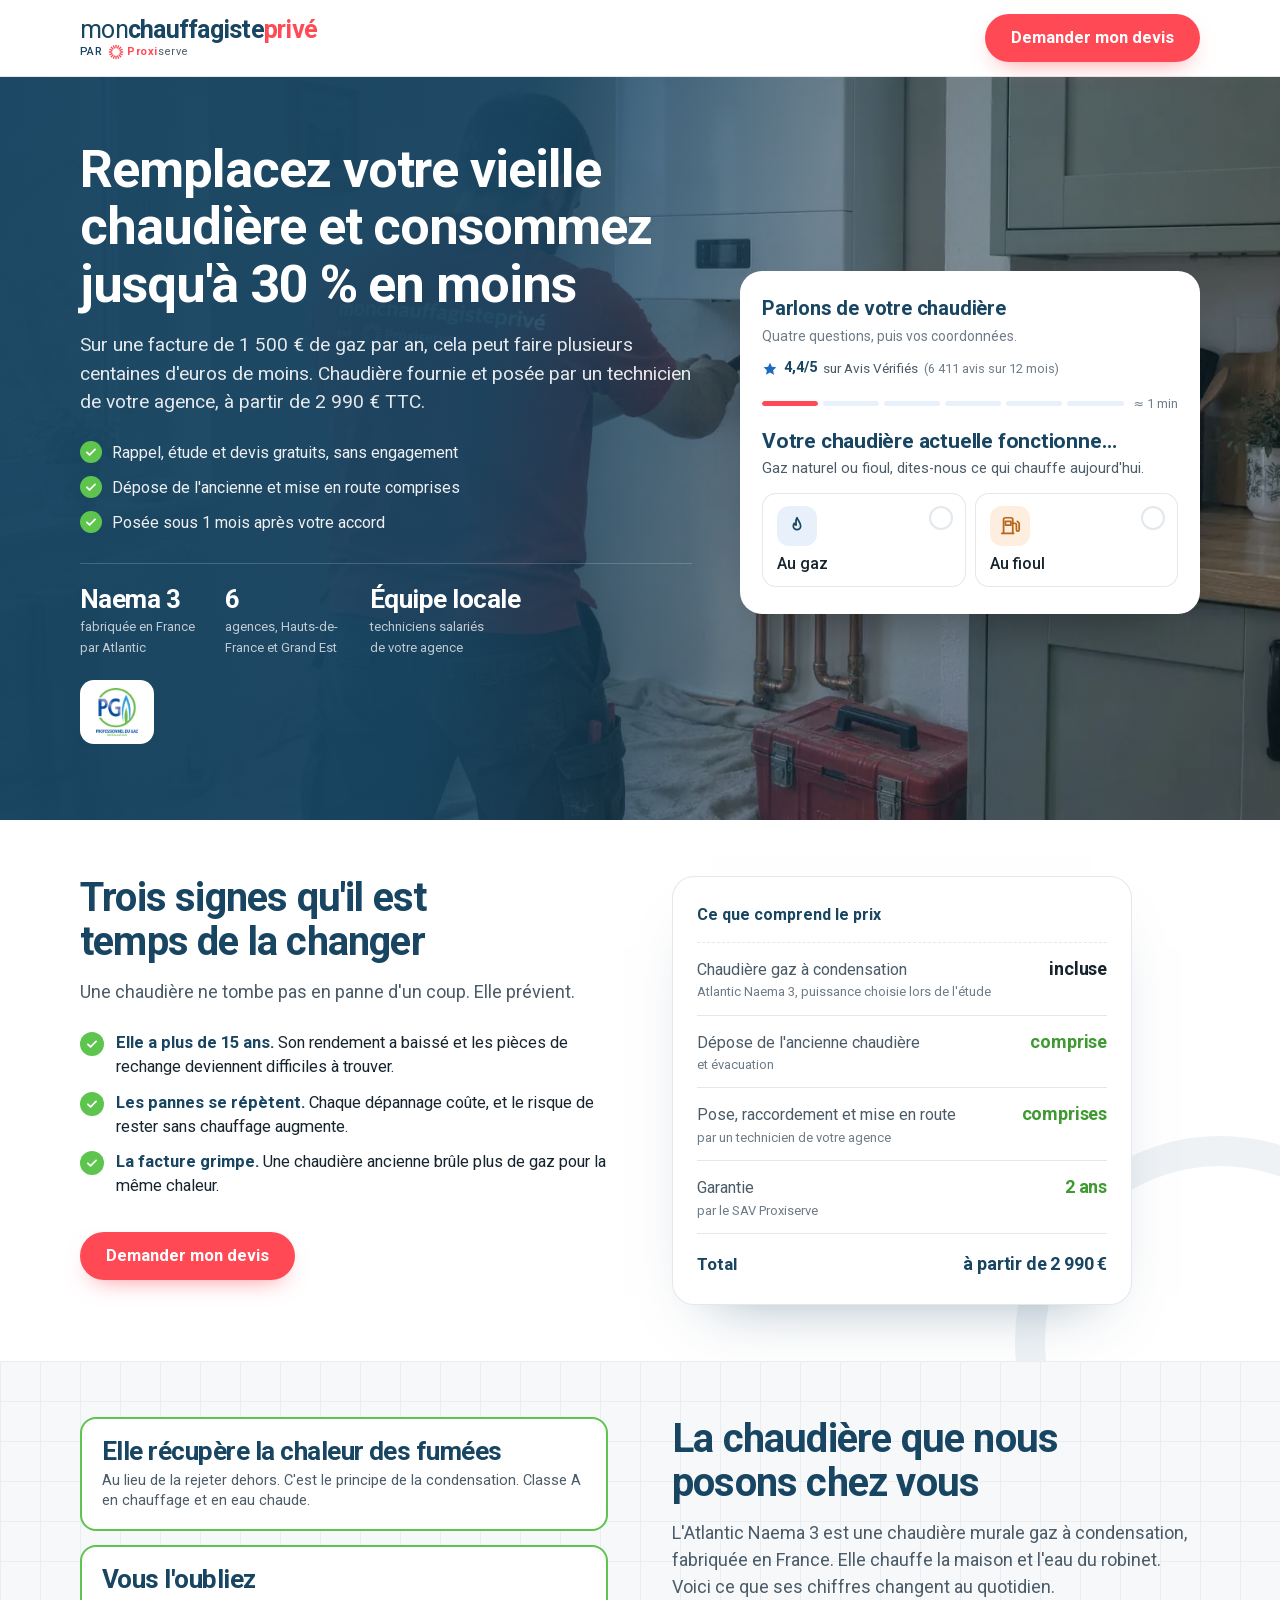
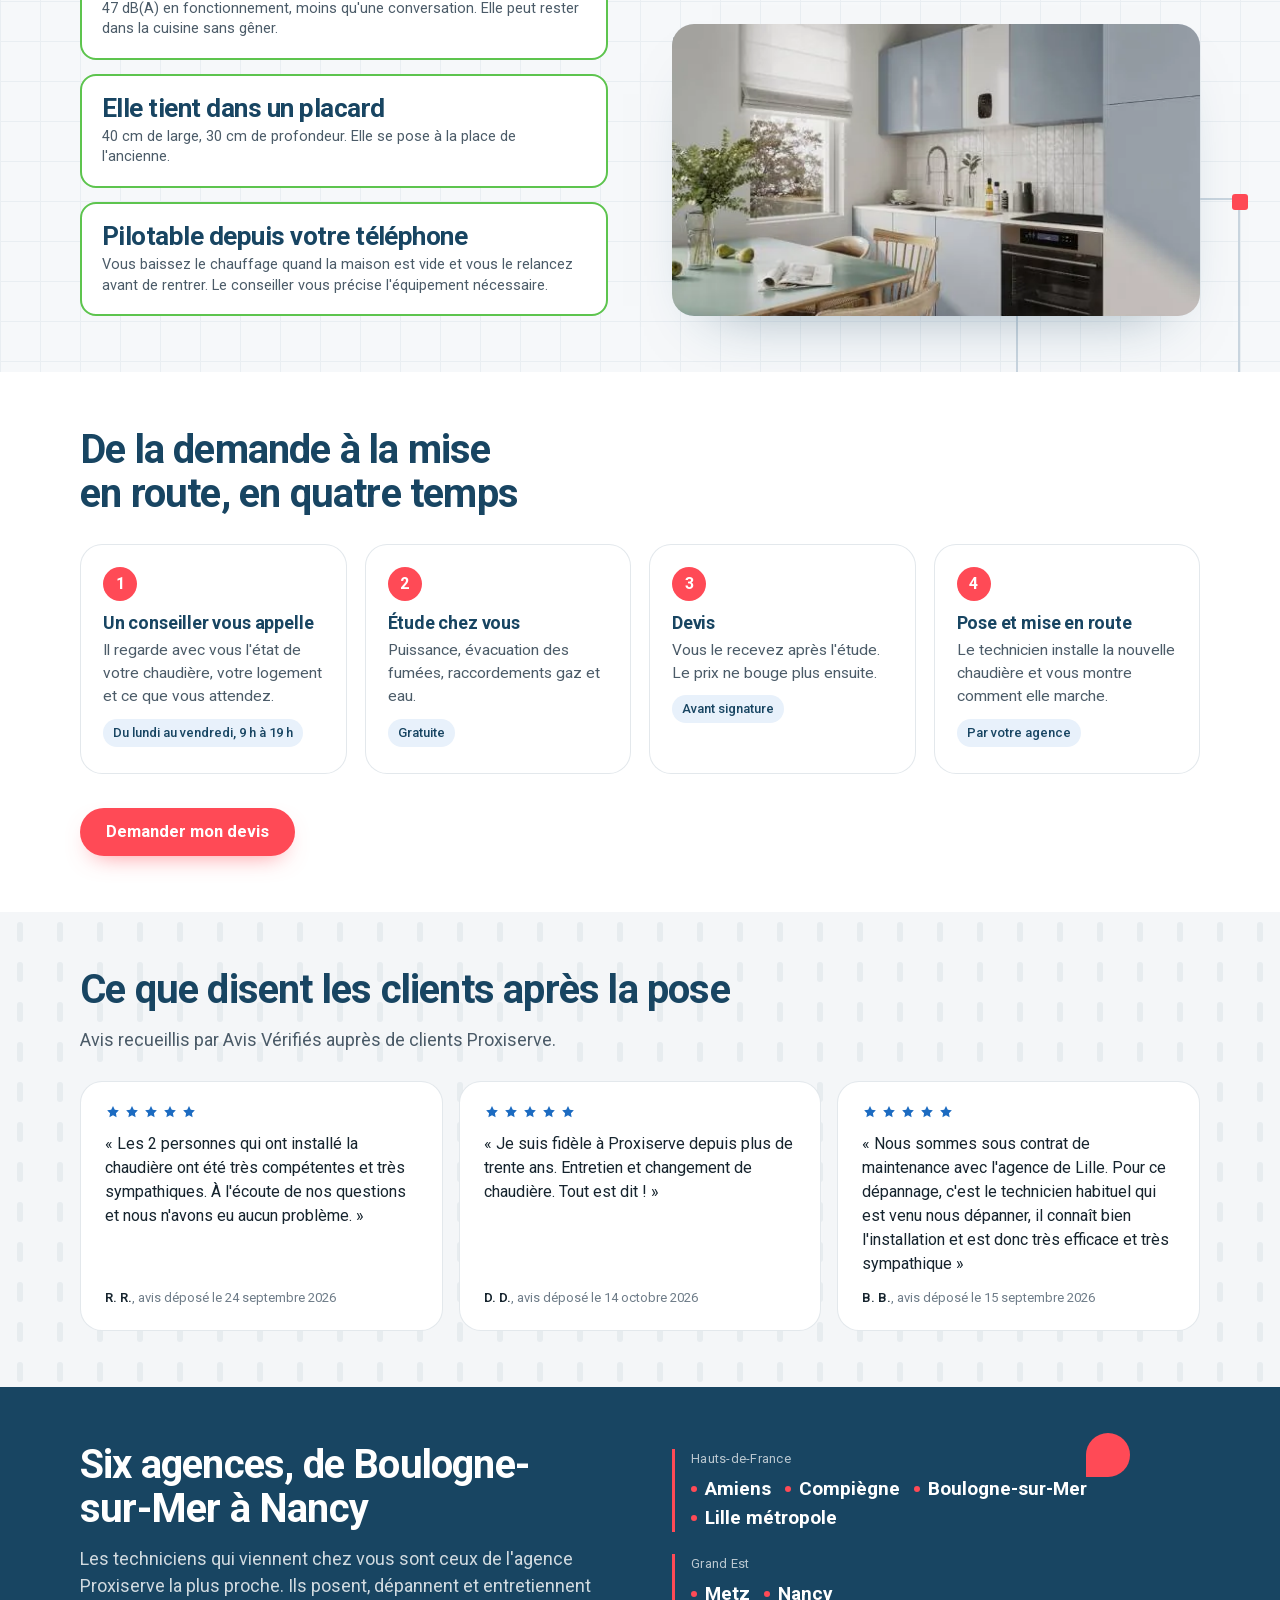
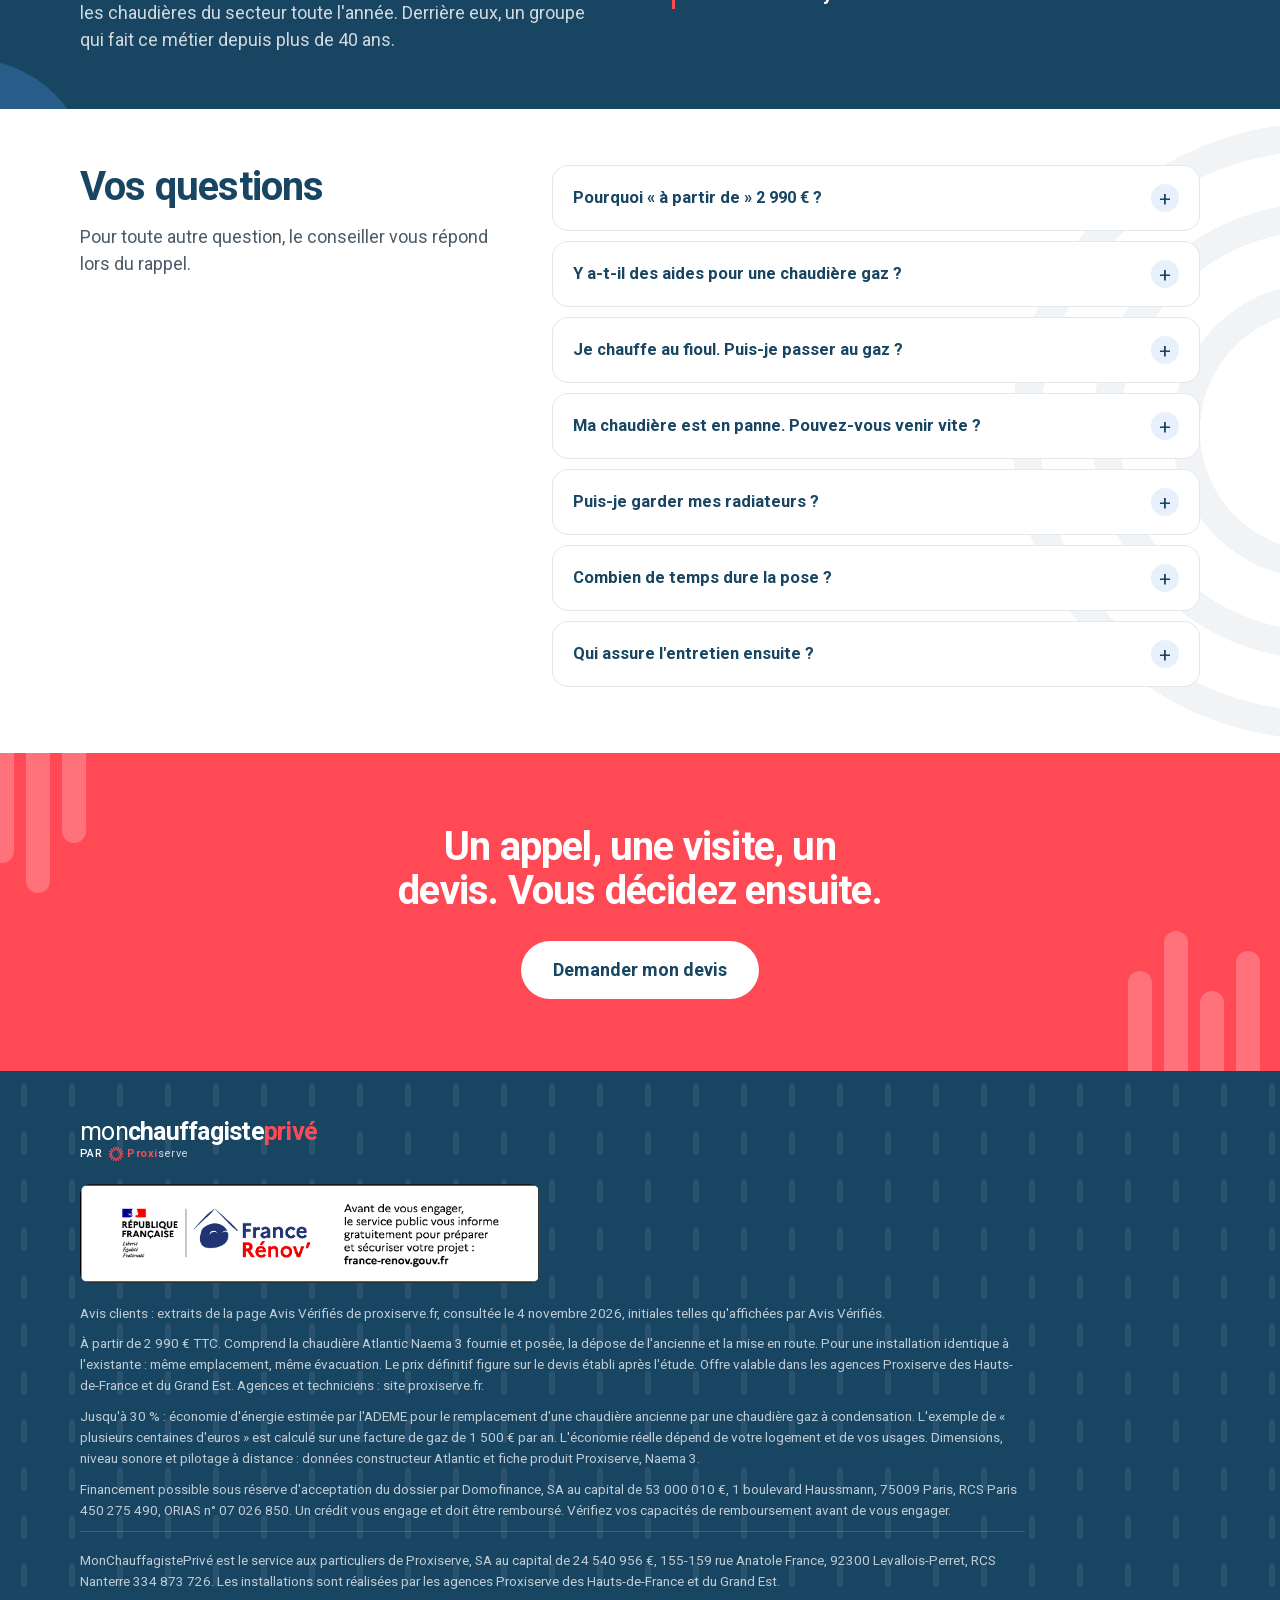
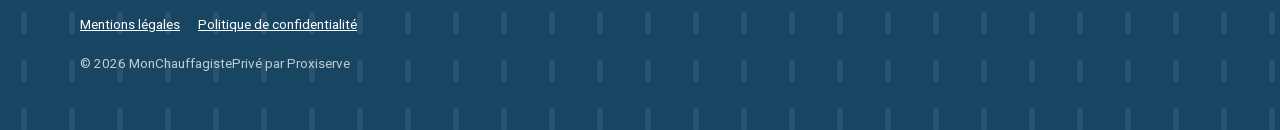
==== chaudiere-gaz/index.html @ af6b1b3b "Simulateur : question « surface » retirée, formulaire en 6 étapes Co-Authored-By: Claude Opus 5.5 <n" ====
<!DOCTYPE html>
<html lang="fr">
<head>
<meta charset="utf-8">
<meta name="viewport" content="width=device-width, initial-scale=1, viewport-fit=cover">
<title>Remplacez votre vieille chaudière gaz, jusqu'à 30 % en moins | MonChauffagistePrivé par Proxiserve</title>
<meta name="description" content="Remplacez votre vieille chaudière gaz par une Atlantic Naema 3 à condensation : jusqu'à 30 % de gaz en moins selon l'ADEME, fournie et posée à partir de 2 990 €, sous 1 mois après le devis. Devis gratuit dans les Hauts-de-France et le Grand Est.">
<meta name="robots" content="noindex, nofollow">
<meta name="theme-color" content="#184562">
<link rel="icon" href="../img/favicon.svg" type="image/svg+xml">
<link rel="preload" as="font" type="font/woff2" href="../fonts/roboto-var.woff2" crossorigin>
<link rel="preload" as="image" href="../img/hero-chaudiere-1600.webp" type="image/webp" fetchpriority="high">
<link rel="stylesheet" href="../assets/style.css?v=202611270928">
<!-- IwlCMP : consent defaults (doit précéder GTM). data-site-id à créer pour ce site. -->
<script>
window.dataLayer=window.dataLayer||[];function gtag(){dataLayer.push(arguments);}
gtag('consent','default',{ad_storage:'denied',ad_user_data:'denied',ad_personalization:'denied',analytics_storage:'denied',functionality_storage:'denied',personalization_storage:'denied',security_storage:'granted',wait_for_update:500});
gtag('set','url_passthrough',true);gtag('set','ads_data_redaction',true);
</script>
<script src="https://cmp.iwantlead.fr/cmp/v1/cmp.js" data-site-id="r6dadsb7"></script>
<!-- Google Tag Manager -->
<script>(function(w,d,s,l,i){w[l]=w[l]||[];w[l].push({'gtm.start':new Date().getTime(),event:'gtm.js'});var f=d.getElementsByTagName(s)[0],j=d.createElement(s),dl=l!='dataLayer'?'&l='+l:'';j.async=true;j.src='https://www.googletagmanager.com/gtm.js?id='+i+dl;f.parentNode.insertBefore(j,f);})(window,document,'script','dataLayer','GTM-NTSQ5FQP');</script>
<!-- End Google Tag Manager -->
<script>document.documentElement.className+=' js';</script>
<script src="../assets/config.js?v=202611270928"></script>
<script>
/* Priorité du lead, transmise avec le payload (chaud / tiède / froid). */
window.MCP_PRIORITE = function(r){
  if (r.statut === 'Propriétaire' && (r.etat === 'En panne' || r.etat === 'Fonctionne mal')) return 'chaud';
  return 'tiède';
};
</script>
</head>
<body>
<noscript><iframe src="https://www.googletagmanager.com/ns.html?id=GTM-NTSQ5FQP" height="0" width="0" style="display:none;visibility:hidden"></iframe></noscript>

<header class="top">
  <div class="wrap">
    <a class="brand" href="#top" aria-label="MonChauffagistePrivé par Proxiserve">
      <span class="brand__name">mon<b>chauffagiste</b><em>privé</em></span>
      <span class="brand__by">PAR <svg class="sun"><use href="../assets/icons.svg#i-sun"/></svg><b>Proxi</b><span>serve</span></span>
    </a>
    <div class="top__right">
      <a class="top__tel" href="#devis" data-tel="header" data-tel-fallback="Être rappelé"><svg class="ico"><use href="../assets/icons.svg#i-phone"/></svg><span><b data-tel-num>Être rappelé</b><span data-tel-sub>Un conseiller vous rappelle</span></span></a>
      <a class="btn btn--red" href="#devis" data-go="header"><span class="lg">Demander mon devis</span><span class="sm">Mon devis</span></a>
    </div>
  </div>
</header>

<main id="top">
<section class="hero hero--photo">
  <div class="hero__bg" aria-hidden="true"><picture><source type="image/webp" sizes="100vw" srcset="../img/hero-chaudiere-1600.webp 1600w, ../img/hero-chaudiere-1000.webp 1000w, ../img/hero-chaudiere-640.webp 640w"><img src="../img/hero-chaudiere-1600.jpg" alt="" fetchpriority="high" decoding="async"></picture></div>
  <div class="wrap hero__inner">
    <div class="hero__copy">
      <h1 class="ent e1">Remplacez votre vieille chaudière et consommez <em>jusqu'à 30&nbsp;% en moins</em></h1>
      <p class="hero__lead ent e2">Sur une facture de 1&nbsp;500&nbsp;€ de gaz par an, cela peut faire plusieurs centaines d'euros de moins. Chaudière fournie et posée par un technicien de votre agence, à partir de 2&nbsp;990&nbsp;€ TTC.</p>
      <ul class="hero__ticks ent e3">
        <li><svg class="ico"><use href="../assets/icons.svg#i-check"/></svg><span>Rappel, étude et devis gratuits, sans engagement</span></li>
        <li><svg class="ico"><use href="../assets/icons.svg#i-check"/></svg><span>Dépose de l'ancienne et mise en route comprises</span></li>
        <li><svg class="ico"><use href="../assets/icons.svg#i-check"/></svg><span>Posée sous 1&nbsp;mois après votre accord</span></li>
      </ul>
      <div class="hero__stats ent e4">
        <div><b>Naema&nbsp;3</b><span>fabriquée en France par Atlantic</span></div>
        <div><b>6</b><span>agences, Hauts-de-France et Grand Est</span></div>
        <div><b>Équipe locale</b><span>techniciens salariés de votre agence</span></div>
      </div>
      <div class="labels ent e4" aria-label="Certifications">
        <span><img src="../img/label-pg.png" alt="Professionnel du Gaz, installation" width="104" height="120" loading="lazy"></span>
      </div>
    </div>

    <div class="quiz ent e5" id="devis">
      <p class="quiz__title">Parlons de votre chaudière</p>
      <p class="quiz__sub">Quatre questions, puis vos coordonnées.</p>
      <a class="quiz__avis" href="https://www.avis-verifies.com/avis-clients/proxiserve.fr" target="_blank" rel="noopener" aria-label="Proxiserve : note 4,4 sur 5 sur Avis Vérifiés, ouvre la page des avis"><svg viewBox="0 0 24 24" aria-hidden="true"><path d="M12 2.5l2.9 6 6.6.9-4.8 4.6 1.2 6.5L12 17.4l-5.9 3.1 1.2-6.5L2.5 9.4l6.6-.9z"/></svg><b>4,4/5</b> sur Avis Vérifiés<span>6&nbsp;411 avis sur 12 mois</span></a>
      <div class="quiz__bar">
        <button type="button" class="qbtn" id="q-back" aria-label="Question précédente" hidden><svg class="ico"><use href="../assets/icons.svg#i-chev-l"/></svg></button>
        <div class="segs" id="q-segs" aria-hidden="true"><i class="on"></i><i></i><i></i><i></i><i></i><i></i></div>
        <span class="quiz__count" id="q-count">≈ 1 min</span>
        <span class="sr" id="q-progres" aria-live="polite">Étape 1 sur 6</span>
      </div>

      <form id="q-form" novalidate data-source="LP Chaudière gaz" data-thematique="chaudiere_gaz">
        <div class="quiz__viewport" id="q-view">

          <fieldset class="step is-active" data-step="chaudiere">
            <legend class="step__q" tabindex="-1">Votre chaudière actuelle fonctionne&hellip;</legend>
            <p class="step__hint">Gaz naturel ou fioul, dites-nous ce qui chauffe aujourd'hui.</p>
            <div class="opts opts--2">
              <label class="opt"><input type="radio" name="chaudiere" value="Gaz"><span class="opt__ico c-sky"><svg class="ico"><use href="../assets/icons.svg#i-flame"/></svg></span><span class="opt__txt">Au gaz</span><span class="opt__radio"><svg viewBox="0 0 24 24"><path d="M5 12.5l4.5 4.5L19 7.5"/></svg></span></label>
              <label class="opt"><input type="radio" name="chaudiere" value="Fioul"><span class="opt__ico c-orange"><svg class="ico"><use href="../assets/icons.svg#i-fuel"/></svg></span><span class="opt__txt">Au fioul</span><span class="opt__radio"><svg viewBox="0 0 24 24"><path d="M5 12.5l4.5 4.5L19 7.5"/></svg></span></label>
            </div>
          </fieldset>

          <fieldset class="step" data-step="age">
            <legend class="step__q" tabindex="-1">Elle a&hellip;</legend>
            <p class="step__hint">Une estimation suffit.</p>
            <div class="opts">
              <label class="opt"><input type="radio" name="age" value="Moins de 10 ans"><span class="opt__txt">Moins de 10 ans</span><span class="opt__radio"><svg viewBox="0 0 24 24"><path d="M5 12.5l4.5 4.5L19 7.5"/></svg></span></label>
              <label class="opt"><input type="radio" name="age" value="10 à 15 ans"><span class="opt__txt">Entre 10 et 15 ans</span><span class="opt__radio"><svg viewBox="0 0 24 24"><path d="M5 12.5l4.5 4.5L19 7.5"/></svg></span></label>
              <label class="opt"><input type="radio" name="age" value="Plus de 15 ans"><span class="opt__txt">Plus de 15 ans</span><span class="opt__radio"><svg viewBox="0 0 24 24"><path d="M5 12.5l4.5 4.5L19 7.5"/></svg></span></label>
              <label class="opt"><input type="radio" name="age" value="Je ne sais pas"><span class="opt__txt">Je ne sais pas</span><span class="opt__radio"><svg viewBox="0 0 24 24"><path d="M5 12.5l4.5 4.5L19 7.5"/></svg></span></label>
            </div>
          </fieldset>

          <fieldset class="step" data-step="etat">
            <legend class="step__q" tabindex="-1">Comment va-t-elle aujourd'hui&nbsp;?</legend>
            <p class="step__hint">Si elle est en panne, on vous rappelle en premier.</p>
            <div class="opts">
              <label class="opt"><input type="radio" name="etat" value="En panne"><span class="opt__ico c-red"><svg class="ico"><use href="../assets/icons.svg#i-warn"/></svg></span><span class="opt__txt">En panne<small>plus de chauffage ou d'eau chaude</small></span><span class="opt__radio"><svg viewBox="0 0 24 24"><path d="M5 12.5l4.5 4.5L19 7.5"/></svg></span></label>
              <label class="opt"><input type="radio" name="etat" value="Fonctionne mal"><span class="opt__ico c-orange"><svg class="ico"><use href="../assets/icons.svg#i-wrench"/></svg></span><span class="opt__txt">Elle fonctionne, mais mal<small>pannes répétées, bruit, facture en hausse</small></span><span class="opt__radio"><svg viewBox="0 0 24 24"><path d="M5 12.5l4.5 4.5L19 7.5"/></svg></span></label>
              <label class="opt"><input type="radio" name="etat" value="Fonctionne"><span class="opt__ico c-green"><svg class="ico"><use href="../assets/icons.svg#i-check"/></svg></span><span class="opt__txt">Elle fonctionne<small>je prépare son remplacement</small></span><span class="opt__radio"><svg viewBox="0 0 24 24"><path d="M5 12.5l4.5 4.5L19 7.5"/></svg></span></label>
            </div>
          </fieldset>

          <fieldset class="step" data-step="statut">
            <legend class="step__q" tabindex="-1">Vous êtes&hellip;</legend>
            <p class="step__hint">Nous installons chez les propriétaires.</p>
            <div class="opts">
              <label class="opt"><input type="radio" name="statut" value="Propriétaire"><span class="opt__ico c-sky"><svg class="ico"><use href="../assets/icons.svg#i-home"/></svg></span><span class="opt__txt">Propriétaire<small>de mon logement</small></span><span class="opt__radio"><svg viewBox="0 0 24 24"><path d="M5 12.5l4.5 4.5L19 7.5"/></svg></span></label>
              <label class="opt"><input type="radio" name="statut" value="Locataire" data-bloque="locataire"><span class="opt__ico c-mist"><svg class="ico"><use href="../assets/icons.svg#i-key"/></svg></span><span class="opt__txt">Locataire</span><span class="opt__radio"><svg viewBox="0 0 24 24"><path d="M5 12.5l4.5 4.5L19 7.5"/></svg></span></label>
            </div>
          </fieldset>

          <fieldset class="step" data-step="code_postal" data-kind="cp">
            <legend class="step__q" tabindex="-1">Où se trouve votre logement&nbsp;?</legend>
            <p class="step__hint">L'adresse sert à rattacher votre demande à l'agence Proxiserve la plus proche.</p>
            <div class="group">
              <div class="field"><label for="f-adresse">Adresse</label><input id="f-adresse" name="adresse" type="text" autocomplete="street-address" placeholder="12 rue de la Gare"></div>
              <div class="field"><label for="f-cp">Code postal</label><input id="f-cp" name="code_postal" type="text" inputmode="numeric" autocomplete="postal-code" maxlength="5" placeholder="59000" pattern="[0-9]{5}"></div>
            </div>
            <div class="chips" id="q-communes" role="group" aria-label="Choisissez votre commune"></div>
            <p class="note" id="q-cp-note" aria-live="polite"></p>
            <div class="step__actions"><button type="button" class="btn btn--navy" data-next>Continuer</button></div>
          </fieldset>

          <fieldset class="step" data-step="identite" data-kind="identite">
            <legend class="step__q" tabindex="-1">Qui doit-on rappeler&nbsp;?</legend>
            <p class="step__secu"><svg class="ico"><use href="../assets/icons.svg#i-shield"/></svg>Vos coordonnées servent seulement au rappel pour votre projet.</p>
            <div class="group group--2">
              <div class="field"><label for="f-prenom">Prénom</label><input id="f-prenom" name="prenom" type="text" autocomplete="given-name" autocapitalize="words" placeholder="Camille"></div>
              <div class="field"><label for="f-nom">Nom</label><input id="f-nom" name="nom" type="text" autocomplete="family-name" autocapitalize="words" placeholder="Martin"></div>
              <div class="field"><label for="f-email">Email</label><input id="f-email" name="email" type="email" inputmode="email" autocomplete="email" autocapitalize="off" spellcheck="false" placeholder="camille.martin@gmail.com"></div>
              <div class="field"><label for="f-tel">Téléphone</label><div class="tel"><span class="cc">+33</span><input id="f-tel" name="telephone" type="tel" inputmode="tel" autocomplete="tel-national" placeholder="06 12 34 56 78" maxlength="14"></div></div>
            </div>
            <label class="consent" id="q-consent-box">
              <span class="switch"><input type="checkbox" id="f-consent" name="consentement" value="oui"><span></span></span>
              <p id="q-consent-text">J'accepte d'être recontacté par téléphone, SMS ou email par Proxiserve et Nexa Consulting pour mon projet de remplacement de chaudière.</p>
            </label>
            <p class="note" id="q-id-note" aria-live="polite"></p>
            <div class="step__actions"><button type="submit" class="btn btn--red btn--lg" id="q-send">Être rappelé pour mon devis</button></div>
          </fieldset>

        </div>
        <input class="hp" type="text" name="site_web" id="f-hp" tabindex="-1" autocomplete="off" aria-hidden="true">
      </form>
    </div>
  </div>
</section>

<section class="sec sec--thermo" id="offre">
  <svg class="deco--thermo" viewBox="0 0 440 440" fill="none" aria-hidden="true"><circle class="piste" cx="220" cy="220" r="190" stroke-width="30"/><circle class="chaleur" cx="220" cy="220" r="190" stroke-width="30" stroke-linecap="round" stroke-dasharray="90 1194"/></svg>
  <div class="wrap split">
    <div class="sec__head">
      <h2>Trois signes qu'il est temps de la changer</h2>
      <p>Une chaudière ne tombe pas en panne d'un coup. Elle prévient.</p>
      <ul class="ticks" style="margin-top:26px">
        <li><svg class="ico"><use href="../assets/icons.svg#i-check"/></svg><span><b>Elle a plus de 15 ans.</b> Son rendement a baissé et les pièces de rechange deviennent difficiles à trouver.</span></li>
        <li><svg class="ico"><use href="../assets/icons.svg#i-check"/></svg><span><b>Les pannes se répètent.</b> Chaque dépannage coûte, et le risque de rester sans chauffage augmente.</span></li>
        <li><svg class="ico"><use href="../assets/icons.svg#i-check"/></svg><span><b>La facture grimpe.</b> Une chaudière ancienne brûle plus de gaz pour la même chaleur.</span></li>
      </ul>
      <div class="cta-line"><a class="btn btn--red" href="#devis" data-go="offre">Demander mon devis</a></div>
    </div>
    <div class="devis" aria-label="Ce que comprend le prix">
      <div class="devis__head"><b>Ce que comprend le prix</b></div>
      <div class="devis__row"><span>Chaudière gaz à condensation<small>Atlantic Naema 3, puissance choisie lors de l'étude</small></span><b>incluse</b></div>
      <div class="devis__row"><span>Dépose de l'ancienne chaudière<small>et évacuation</small></span><b class="ok">comprise</b></div>
      <div class="devis__row"><span>Pose, raccordement et mise en route<small>par un technicien de votre agence</small></span><b class="ok">comprises</b></div>
      <div class="devis__row"><span>Garantie<small>par le SAV Proxiserve</small></span><b class="ok">2 ans</b></div>
      <div class="devis__total"><span>Total</span><b>à partir de 2&nbsp;990&nbsp;€</b></div>
    </div>
  </div>
</section>

<section class="sec sec--grid" id="materiel">
  <div class="wrap split split--rev">
    <div class="sec__head">
      <h2>La chaudière que nous posons chez vous</h2>
      <p>L'Atlantic Naema&nbsp;3 est une chaudière murale gaz à condensation, fabriquée en France. Elle chauffe la maison et l'eau du robinet. Voici ce que ses chiffres changent au quotidien.</p>
      <figure class="photo photo--landscape photo--marge" style="margin:0"><picture><source type="image/webp" srcset="../img/naema-3-540.webp"><img src="../img/naema-3-540.jpg" alt="Chaudière Atlantic Naema 3 installée dans une cuisine, entre les meubles hauts" loading="lazy" decoding="async" width="540" height="410"></picture><figcaption>La Naema&nbsp;3 dans une cuisine. Photo Proxiserve.</figcaption></figure>
    </div>
    <div class="spec">
      <div><b>Elle récupère la chaleur des fumées</b><span>Au lieu de la rejeter dehors. C'est le principe de la condensation. Classe A en chauffage et en eau chaude.</span></div>
      <div><b>Vous l'oubliez</b><span>47&nbsp;dB(A) en fonctionnement, moins qu'une conversation. Elle peut rester dans la cuisine sans gêner.</span></div>
      <div><b>Elle tient dans un placard</b><span>40&nbsp;cm de large, 30&nbsp;cm de profondeur. Elle se pose à la place de l'ancienne.</span></div>
      <div><b>Pilotable depuis votre téléphone</b><span>Vous baissez le chauffage quand la maison est vide et vous le relancez avant de rentrer. Le conseiller vous précise l'équipement nécessaire.</span></div>
    </div>
  </div>
</section>

<section class="sec sec--thermo" id="etapes">
  <div class="wrap">
    <div class="sec__head">
      <h2>De la demande à la mise en route, en quatre temps</h2>
      </div>
    <ol class="steps">
      <li><h3>Un conseiller vous appelle</h3><p>Il regarde avec vous l'état de votre chaudière, votre logement et ce que vous attendez.</p><span class="dur">Du lundi au vendredi, 9 h à 19 h</span></li>
      <li><h3>Étude chez vous</h3><p>Puissance, évacuation des fumées, raccordements gaz et eau.</p><span class="dur">Gratuite</span></li>
      <li><h3>Devis</h3><p>Vous le recevez après l'étude. Le prix ne bouge plus ensuite.</p><span class="dur">Avant signature</span></li>
      <li><h3>Pose et mise en route</h3><p>Le technicien installe la nouvelle chaudière et vous montre comment elle marche.</p><span class="dur">Par votre agence</span></li>
    </ol>
    <div class="cta-line"><a class="btn btn--red" href="#devis" data-go="etapes">Demander mon devis</a></div>
  </div>
</section>

<section class="sec sec--dots" id="temoignages">
  <div class="wrap">
    <div class="sec__head">
      <h2>Ce que disent les clients après la pose</h2>
      <p>Avis recueillis par Avis Vérifiés auprès de clients Proxiserve.</p>
    </div>
    <div class="temoins">
      <article class="temoin">
        <div class="temoin__stars" aria-label="5 étoiles sur 5"><svg class="ico"><use href="../assets/icons.svg#i-star"/></svg><svg class="ico"><use href="../assets/icons.svg#i-star"/></svg><svg class="ico"><use href="../assets/icons.svg#i-star"/></svg><svg class="ico"><use href="../assets/icons.svg#i-star"/></svg><svg class="ico"><use href="../assets/icons.svg#i-star"/></svg></div>
        <blockquote>«&nbsp;Les 2 personnes qui ont installé la chaudière ont été très compétentes et très sympathiques. À l'écoute de nos questions et nous n'avons eu aucun problème.&nbsp;»</blockquote>
        <footer><b>R. R.</b>, avis déposé le 24 septembre 2026</footer>
      </article>
      <article class="temoin">
        <div class="temoin__stars" aria-label="5 étoiles sur 5"><svg class="ico"><use href="../assets/icons.svg#i-star"/></svg><svg class="ico"><use href="../assets/icons.svg#i-star"/></svg><svg class="ico"><use href="../assets/icons.svg#i-star"/></svg><svg class="ico"><use href="../assets/icons.svg#i-star"/></svg><svg class="ico"><use href="../assets/icons.svg#i-star"/></svg></div>
        <blockquote>«&nbsp;Je suis fidèle à Proxiserve depuis plus de trente ans. Entretien et changement de chaudière. Tout est dit&nbsp;!&nbsp;»</blockquote>
        <footer><b>D. D.</b>, avis déposé le 14 octobre 2026</footer>
      </article>
      <article class="temoin">
        <div class="temoin__stars" aria-label="5 étoiles sur 5"><svg class="ico"><use href="../assets/icons.svg#i-star"/></svg><svg class="ico"><use href="../assets/icons.svg#i-star"/></svg><svg class="ico"><use href="../assets/icons.svg#i-star"/></svg><svg class="ico"><use href="../assets/icons.svg#i-star"/></svg><svg class="ico"><use href="../assets/icons.svg#i-star"/></svg></div>
        <blockquote>«&nbsp;Nous sommes sous contrat de maintenance avec l'agence de Lille. Pour ce dépannage, c'est le technicien habituel qui est venu nous dépanner, il connaît bien l'installation et est donc très efficace et très sympathique&nbsp;»</blockquote>
        <footer><b>B. B.</b>, avis déposé le 15 septembre 2026</footer>
      </article>
    </div>
  </div>
</section>

<section class="sec sec--navy sec--blocs" id="proxiserve">
  <div class="wrap split">
    <div class="sec__head">
      <h2>Six agences, de Boulogne-sur-Mer à Nancy</h2>
      <p>Les techniciens qui viennent chez vous sont ceux de l'agence Proxiserve la plus proche. Ils posent, dépannent et entretiennent les chaudières du secteur toute l'année. Derrière eux, un groupe qui fait ce métier depuis plus de 40&nbsp;ans.</p>
    </div>
    <div class="agences agences--col">
      <div class="agences__region"><span>Hauts-de-France</span><ul><li>Amiens</li><li>Compiègne</li><li>Boulogne-sur-Mer</li><li>Lille métropole</li></ul></div>
      <div class="agences__region"><span>Grand Est</span><ul><li>Metz</li><li>Nancy</li></ul></div>
    </div>
  </div>
</section>

<section class="sec sec--rings" id="faq">
  <div class="wrap faq">
    <div class="sec__head">
      <h2>Vos questions</h2>
      <p>Pour toute autre question, le conseiller vous répond lors du rappel.</p>
    </div>
    <div>
      <details><summary>Pourquoi « à partir de » 2&nbsp;990&nbsp;€&nbsp;?</summary><div class="a">Le prix dépend de la puissance et de votre installation. Par exemple, si l'évacuation des fumées doit être refaite. Il est fixé sur le devis, après l'étude chez vous.</div></details>
      <details><summary>Y a-t-il des aides pour une chaudière gaz&nbsp;?</summary><div class="a">Non. Les aides publiques ne financent plus les chaudières gaz. Un financement est possible, sous réserve d'acceptation du dossier. Vous chauffez au fioul&nbsp;? Une pompe à chaleur peut être aidée. Le conseiller vous le dit au rappel.</div></details>
      <details><summary>Je chauffe au fioul. Puis-je passer au gaz&nbsp;?</summary><div class="a">Oui, si votre logement est raccordable au réseau de gaz. L'étude chez vous le vérifie.</div></details>
      <details><summary>Ma chaudière est en panne. Pouvez-vous venir vite&nbsp;?</summary><div class="a">Dites-le dans le formulaire&nbsp;: votre demande passe en premier. Le conseiller vous donne un créneau au téléphone.</div></details>
      <details><summary>Puis-je garder mes radiateurs&nbsp;?</summary><div class="a">Oui. La nouvelle chaudière se raccorde à votre circuit de chauffage actuel. Le technicien le vérifie lors de l'étude.</div></details>
      <details><summary>Combien de temps dure la pose&nbsp;?</summary><div class="a">Cela dépend de votre installation. Le conseiller vous le dit après l'étude, avec le devis.</div></details>
      <details><summary>Qui assure l'entretien ensuite&nbsp;?</summary><div class="a">Les techniciens de votre agence Proxiserve, ceux qui l'ont posée.</div></details>
    </div>
  </div>
</section>

<section class="final final--lames">
  <div class="lames lames--haut" style="" aria-hidden="true"><span style="height:170px"></span><span style="height:200px"></span><span style="height:150px"></span></div><div class="lames lames--bas" style="" aria-hidden="true"><span style="height:160px"></span><span style="height:200px"></span><span style="height:140px"></span><span style="height:180px"></span></div>
  <div class="wrap">
    <div class="final__box">
      <h2>Un appel, une visite, un devis. Vous décidez ensuite.</h2>
      <a class="btn btn--white btn--lg" href="#devis" data-go="final">Demander mon devis</a>
    </div>
  </div>
</section>
</main>

<footer class="foot" id="notes">
  <div class="wrap">
    <a class="brand brand--light" href="#top" aria-label="MonChauffagistePrivé par Proxiserve">
      <span class="brand__name">mon<b>chauffagiste</b><em>privé</em></span>
      <span class="brand__by">PAR <svg class="sun"><use href="../assets/icons.svg#i-sun"/></svg><b>Proxi</b><span>serve</span></span>
    </a>
    <a class="renov" href="https://france-renov.gouv.fr" target="_blank" rel="noopener"><img src="../img/bandeau-france-renov.png" alt="Avant de vous engager, le service public vous informe gratuitement pour préparer et sécuriser votre projet : france-renov.gouv.fr" width="1401" height="301" loading="lazy"></a>
    <p>Avis clients&nbsp;: extraits de la page Avis Vérifiés de proxiserve.fr, consultée le 4 novembre 2026, initiales telles qu'affichées par Avis Vérifiés.</p>
    <p>À partir de 2&nbsp;990&nbsp;€ TTC. Comprend la chaudière Atlantic Naema&nbsp;3 fournie et posée, la dépose de l'ancienne et la mise en route. Pour une installation identique à l'existante&nbsp;: même emplacement, même évacuation. Le prix définitif figure sur le devis établi après l'étude. Offre valable dans les agences Proxiserve des Hauts-de-France et du Grand Est. Agences et techniciens&nbsp;: site proxiserve.fr.</p>
    <p>Jusqu'à 30&nbsp;%&nbsp;: économie d'énergie estimée par l'ADEME pour le remplacement d'une chaudière ancienne par une chaudière gaz à condensation. L'exemple de « plusieurs centaines d'euros » est calculé sur une facture de gaz de 1&nbsp;500&nbsp;€ par an. L'économie réelle dépend de votre logement et de vos usages. Dimensions, niveau sonore et pilotage à distance&nbsp;: données constructeur Atlantic et fiche produit Proxiserve, Naema&nbsp;3.</p>
    <p>Financement possible sous réserve d'acceptation du dossier par Domofinance, SA au capital de 53 000 010 €, 1 boulevard Haussmann, 75009 Paris, RCS Paris 450 275 490, ORIAS n° 07 026 850. Un crédit vous engage et doit être remboursé. Vérifiez vos capacités de remboursement avant de vous engager.</p>
    <p class="foot__legal">MonChauffagistePrivé est le service aux particuliers de Proxiserve, SA au capital de 24 540 956 €, 155-159 rue Anatole France, 92300 Levallois-Perret, RCS Nanterre 334 873 726. Les installations sont réalisées par les agences Proxiserve des Hauts-de-France et du Grand Est.</p>
    <nav aria-label="Informations légales"><a href="../mentions-legales/">Mentions légales</a><a href="../confidentialite/">Politique de confidentialité</a></nav>
    <p style="margin-top:18px">© <span id="annee">2026</span> MonChauffagistePrivé par Proxiserve</p>
  </div>
</footer>

<a class="avis" href="https://www.avis-verifies.com/avis-clients/proxiserve.fr" target="_blank" rel="noopener" aria-label="Proxiserve : note 4,4 sur 5 sur Avis Vérifiés, ouvre la page des avis">
  <span class="avis__note"><svg viewBox="0 0 24 24" aria-hidden="true"><path d="M12 2.5l2.9 6 6.6.9-4.8 4.6 1.2 6.5L12 17.4l-5.9 3.1 1.2-6.5L2.5 9.4l6.6-.9z"/></svg>4,4<small style="font-weight:500;font-size:12px;color:var(--ink-3)">/5</small></span>
  <span class="avis__txt"><b>Avis Vérifiés</b><span>6 411 avis sur 12 mois</span></span>
</a>
<div class="sticky" id="sticky"><a class="btn btn--red" href="#devis" data-go="sticky">Demander mon devis</a></div>
<script src="../assets/app.js?v=202611270928" defer></script>
</body>
</html>
---- assets/style.css ----
/* Roboto auto-hébergée : une seule police variable (graisses 400 à 700),
   37 ko, plus de requête vers Google Fonts. */
@font-face{font-family:'Roboto';src:url('../fonts/roboto-var.woff2') format('woff2');font-weight:400 700;font-style:normal;font-display:swap}

/* MonChauffagistePrivé par Proxiserve — feuille commune aux landings.
   Charte : bleu nuit 184562, rouge FF4A56, bleu 4E94E3, orange F38F35,
   vert 5DC44E. Typo : Roboto. */

:root{
  --navy:#184562; --navy-deep:#0F3049; --navy-ink:#0B2335;
  --red:#FF4A56; --red-deep:#E1313E; --red-pale:#FFE9EB; --red-da:#FF4A56; --lame:rgba(78,148,227,.38);
  --sky:#4E94E3; --sky-pale:#E8F1FB; --sky-mist:#F3F7FB;
  --orange:#F38F35; --orange-pale:#FDEEDF;
  --green:#5DC44E; --green-deep:#3E9A31; --green-pale:#E6F6E2;
  --ink:#16242E; --ink-2:#4B5B68; --ink-3:#6E7C88;
  --line:rgba(24,69,98,.12);
  --r-card:22px; --r-field:12px; --r-btn:999px;
  --ease:cubic-bezier(.32,.72,0,1);
  --font:'Roboto',ui-sans-serif,system-ui,-apple-system,'Segoe UI',sans-serif;
  --accent:var(--red); --accent-pale:var(--red-pale);
}
*{box-sizing:border-box}
html{-webkit-text-size-adjust:100%;scroll-behavior:smooth}
@media (prefers-reduced-motion:reduce){html{scroll-behavior:auto}*{transition:none!important;animation:none!important}.js .rv,.js .ent{opacity:1!important;transform:none!important}}
body{margin:0;background:#fff;color:var(--ink);font-family:var(--font);font-size:17px;line-height:1.55;-webkit-font-smoothing:antialiased}
img,svg{display:block;max-width:100%}
a{color:var(--sky)}
/* renvois aux notes de bas de page (*, **) : pas de soulignement, en exposant */
a[href="#notes"]{text-decoration:none;color:inherit;font-size:.8em;vertical-align:super;line-height:0;margin-left:1px}
h1,h2,h3{margin:0;line-height:1.1;letter-spacing:-.02em;color:var(--navy);text-wrap:balance}
h2{font-size:clamp(28px,4vw,40px);font-weight:700}
h3{font-size:20px;font-weight:700;letter-spacing:-.01em}
p{margin:0}
.wrap{width:100%;max-width:1160px;margin:0 auto;padding:0 20px}
.sr{position:absolute!important;width:1px;height:1px;overflow:hidden;clip:rect(0 0 0 0);white-space:nowrap}
.ico{width:22px;height:22px;fill:none;stroke:currentColor;stroke-width:1.9;stroke-linecap:round;stroke-linejoin:round}
:focus-visible{outline:3px solid var(--sky);outline-offset:3px;border-radius:6px}

/* ---------- marque ---------- */
.brand{display:inline-flex;flex-direction:column;gap:2px;text-decoration:none;color:var(--navy);line-height:1}
.brand__name{font-size:25px;font-weight:400;letter-spacing:-.03em}
.brand__name b{font-weight:700}
.brand__name em{font-style:normal;font-weight:700;color:var(--red)}
.brand__by{display:flex;align-items:center;gap:0;font-size:11px;font-weight:500;letter-spacing:.04em;color:var(--navy)}
.brand__by .sun{width:16px;height:16px;color:var(--red);margin:0 3px 0 6px}
.brand__by b{font-weight:700;color:var(--red)}
.brand__by b + span{font-weight:400;color:var(--ink-2)}
.brand--light{color:#fff}
.brand--light .brand__by{color:#fff}
.brand--light .brand__by b + span{color:rgba(255,255,255,.8)}

/* ---------- en-tête ---------- */
.top{background:#fff;border-bottom:1px solid var(--line);position:relative;z-index:5}
.top .wrap{display:flex;align-items:center;justify-content:space-between;gap:12px;padding-top:14px;padding-bottom:14px}
.top .brand{min-width:0}
.top .btn{flex-shrink:0}
.top .btn .sm{display:none}
@media (max-width:599px){.top .btn{padding:11px 16px;font-size:14px}.top .btn .lg{display:none}.top .btn .sm{display:inline}.brand__name{font-size:22px}}

.top__right{display:flex;align-items:center;gap:14px}
.top__tel{display:none;align-items:center;gap:10px;text-decoration:none;color:var(--navy)}
.top__tel .ico{width:30px;height:30px;padding:6px;border-radius:50%;background:var(--red-pale);color:var(--red)}
.top__tel b{display:block;font-size:17px;line-height:1.1}
.top__tel span{display:block;font-size:12.5px;color:var(--ink-3)}
@media (min-width:860px){.top__tel{display:flex}}
/* Dépannage : le numéro ne s'affiche pas dans l'en-tête sur ordinateur. Le bouton d'appel reste sur mobile. */
@media (min-width:860px){.top__tel--mobile{display:none}}
/* Mobile : quand un numéro existe (body[data-tel]), l'icône téléphone reste visible dans l'en-tête, sans le texte. */
@media (max-width:859px){
  body[data-tel] .top .wrap{gap:8px}
  body[data-tel] .top .brand{flex:1 1 auto;min-width:0}
  body[data-tel] .top .brand__name{font-size:18px}
  body[data-tel] .top .brand__by{font-size:9px}
  body[data-tel] .top__right{gap:8px;flex-shrink:0}
  body[data-tel] .top__tel{display:inline-flex;gap:6px;padding:9px 12px;border-radius:999px;background:var(--red);color:#fff;font-weight:700;font-size:14px;white-space:nowrap}
  body[data-tel] .top__tel .ico{width:18px;height:18px;padding:0;background:transparent;color:#fff}
  body[data-tel] .top__tel b{font-size:14px;line-height:1}
  body[data-tel] .top__tel [data-tel-sub]{display:none}
  body[data-tel] .top .btn{display:none}
}
.top__tel[hidden],.call[hidden],.sticky a[hidden]{display:none!important}

/* ---------- boutons ---------- */
.btn{display:inline-flex;align-items:center;justify-content:center;gap:10px;padding:15px 26px;border-radius:var(--r-btn);border:0;font:inherit;font-weight:700;font-size:16.5px;line-height:1.1;text-decoration:none;cursor:pointer;transition:transform .18s var(--ease),background .18s,box-shadow .18s;white-space:nowrap}
.btn:active{transform:translateY(1px)}
.btn--red{background:var(--red);color:#fff;box-shadow:0 10px 24px -12px rgba(255,74,86,.7)}
.btn--red:hover{background:var(--red-deep)}
.btn--navy{background:var(--navy);color:#fff}
.btn--navy:hover{background:var(--navy-deep)}
.btn--white{background:#fff;color:var(--navy)}
.btn--white:hover{background:var(--sky-pale)}
.btn--ghost{background:transparent;color:#fff;box-shadow:inset 0 0 0 2px rgba(255,255,255,.5)}
.btn--ghost:hover{box-shadow:inset 0 0 0 2px #fff}
.btn--lg{padding:19px 32px;font-size:18px}
.btn .ico{width:20px;height:20px}
.btn[disabled]{opacity:.7;cursor:default}
.spin{width:18px;height:18px;border-radius:50%;border:2.5px solid rgba(255,255,255,.45);border-top-color:#fff;animation:spin .8s linear infinite}
@keyframes spin{to{transform:rotate(360deg)}}
.cta-line{display:flex;align-items:center;gap:16px;flex-wrap:wrap;margin-top:34px}
.cta-line small{font-size:14.5px;color:var(--ink-3)}
.cta-line--light small{color:rgba(255,255,255,.75)}

/* ---------- héros ---------- */
.hero{position:relative;background:var(--navy);color:#fff;overflow:hidden;isolation:isolate}

.hero__inner{display:grid;gap:34px;padding:44px 20px 56px}
.hero__copy h1{color:#fff;font-size:clamp(32px,5vw,52px);font-weight:700}
.hero__copy h1 em{font-style:normal;color:#fff}
.hero__lead{margin-top:18px;font-size:clamp(17px,1.5vw,19.5px);line-height:1.5;color:rgba(255,255,255,.88);max-width:34em}
.hero__ticks{list-style:none;margin:24px 0 0;padding:0;display:grid;gap:10px}
.hero__ticks li{display:flex;align-items:flex-start;gap:10px;font-size:16px;color:rgba(255,255,255,.92)}
.hero__ticks .ico{flex:none;width:22px;height:22px;padding:4px;border-radius:50%;background:var(--green);color:#fff;stroke-width:3}
.hero__stats{display:flex;gap:28px;margin-top:28px;padding-top:22px;border-top:1px solid rgba(255,255,255,.18)}
.hero__stats b{display:block;font-size:26px;font-weight:700;letter-spacing:-.02em;line-height:1}
.hero__stats span{display:block;font-size:13px;color:rgba(255,255,255,.72);margin-top:5px;max-width:9em}
.hero__call{margin-top:26px;display:grid;gap:10px}
.hero__call .btn{width:100%}
.hero__call small{font-size:14px;color:rgba(255,255,255,.75)}
@media (min-width:900px){
  .hero__inner{grid-template-columns:minmax(0,1.05fr) minmax(380px,460px);align-items:center;gap:48px;padding:64px 20px 76px}
  .hero__call{grid-template-columns:auto 1fr;align-items:center}
  .hero__call .btn{width:auto}
}

/* ---------- photo de fond du héros ---------- */
.hero__bg{position:absolute;inset:0;z-index:0;overflow:hidden}
.hero__bg img{width:100%;height:100%;object-fit:cover;object-position:center}
.hero__bg::after{content:"";position:absolute;inset:0;background:linear-gradient(180deg,rgba(24,69,98,.84) 0%,rgba(24,69,98,.62) 55%,rgba(24,69,98,.88) 100%)}
@media (min-width:900px){.hero__bg::after{background:linear-gradient(100deg,rgba(24,69,98,.98) 0%,rgba(24,69,98,.94) 38%,rgba(24,69,98,.45) 60%,rgba(24,69,98,.2) 100%)}}
.hero--photo .lames,.hero--photo .lame-rouge{display:none}

/* ---------- bandeau France Rénov' (mention obligatoire, arrêté du 31 juillet 2026) ---------- */
.renov{display:block;max-width:460px;border-radius:10px;overflow:hidden;background:#fff}
.renov img{display:block;width:100%;height:auto}
.foot .renov{margin:0 0 20px}

/* ---------- fonds DA « lames de radiateur » ---------- */
.lames{position:absolute;display:flex;gap:14px;pointer-events:none;z-index:0}
.lames span{display:block;width:28px;border-radius:999px;background:var(--lame)}
.lames--haut{top:-60px;align-items:flex-start}
.lames--bas{bottom:-70px;align-items:flex-end}
.lames .rouge{background:var(--red-da)}
.lame-rouge{position:absolute;width:28px;height:110px;border-radius:999px;background:var(--red-da);pointer-events:none;z-index:0}
.hero .wrap{position:relative;z-index:1}
@media (max-width:899px){.lames--bas,.lame-rouge{display:none}.lames--haut{right:-10px!important;transform:scale(.7);transform-origin:top right}}
.sec--rings{background:#fff;position:relative;overflow:hidden}
.sec--rings::before{content:"";position:absolute;inset:0;pointer-events:none;background:radial-gradient(circle at calc(100% + 40px) 50%,transparent 120px,rgba(24,69,98,.06) 120px 148px,transparent 148px 200px,rgba(24,69,98,.06) 200px 228px,transparent 228px 280px,rgba(24,69,98,.06) 280px 308px,transparent 308px)}
.sec--rings > .wrap{position:relative}
.sec--rings-bas::before{background:radial-gradient(circle at calc(100% + 60px) calc(100% + 60px),transparent 170px,rgba(24,69,98,.06) 170px 198px,transparent 198px 250px,rgba(24,69,98,.06) 250px 278px,transparent 278px)}
.sec--navy{position:relative;overflow:hidden}
.sec--navy > .wrap{position:relative;z-index:1}
.sec--navy .lames span{background:var(--lame)}
.sec--navy .lames .rouge,.lames .rouge{background:var(--red)}
main.page{background-color:#F4F6F8;background-image:url("data:image/svg+xml,%3Csvg xmlns='http://www.w3.org/2000/svg' width='40' height='40'%3E%3Crect x='17' y='10' width='6' height='20' rx='3' fill='%23184562' fill-opacity='.06'/%3E%3C/svg%3E")}
.sec--dots{background-color:#F4F6F8;background-image:url("data:image/svg+xml,%3Csvg xmlns='http://www.w3.org/2000/svg' width='40' height='40'%3E%3Crect x='17' y='10' width='6' height='20' rx='3' fill='%23184562' fill-opacity='.06'/%3E%3C/svg%3E")}
.final--lames .lames span{width:24px;background:rgba(255,255,255,.22)}
.final--lames .lames--haut{left:-10px;top:-60px;gap:12px}
.final--lames .lames--bas{right:20px;bottom:-60px;gap:12px}

/* ---------- fonds DA tour 2 : thermostat, plan technique, blocs ---------- */
.sec--thermo,.sec--grid,.sec--blocs{position:relative;overflow:hidden}
.sec--thermo > .wrap,.sec--grid > .wrap,.sec--blocs > .wrap{position:relative;z-index:1}
.sec--thermo{background:#fff}
.deco--thermo{position:absolute;right:-160px;bottom:-200px;width:440px;height:440px;pointer-events:none}
.deco--thermo .piste{stroke:#EEF2F5}
.deco--thermo .chaleur{stroke:var(--red);transform-origin:220px 220px;animation:thermo 6s linear infinite}
@keyframes thermo{from{transform:rotate(215deg)}to{transform:rotate(575deg)}}
.sec--navy.sec--thermo{background:var(--navy)}
.sec--navy .deco--thermo{right:-110px;top:50%;bottom:auto;margin-top:-230px;width:460px;height:460px}
.sec--navy .deco--thermo .piste{stroke:var(--lame)}
.sec--grid{background-color:#F6F8FA;background-image:linear-gradient(#E9EEF2 1px,transparent 1px),linear-gradient(90deg,#E9EEF2 1px,transparent 1px);background-size:40px 40px}
.sec--grid::after{content:"";position:absolute;right:32px;bottom:162px;width:16px;height:16px;border-radius:3px;background:var(--red)}
.sec--grid::before{content:"";position:absolute;right:40px;bottom:-90px;width:220px;height:260px;border:2px solid #C9D5DF;border-radius:4px;pointer-events:none}
.sec--navy.sec--grid{background-color:var(--navy);background-image:linear-gradient(rgba(255,255,255,.08) 1px,transparent 1px),linear-gradient(90deg,rgba(255,255,255,.08) 1px,transparent 1px);background-size:40px 40px}
.sec--navy.sec--grid::before{border-color:rgba(78,148,227,.45)}
.sec--blocs{background:#fff}
.sec--blocs::before{content:"";position:absolute;right:-60px;bottom:-60px;width:260px;height:260px;border-radius:130px 130px 0 130px;background:#EEF2F5;pointer-events:none}
.sec--blocs::after{content:"";position:absolute;right:150px;top:46px;width:44px;height:44px;border-radius:50% 50% 50% 0;background:var(--red);pointer-events:none}
.sec--navy.sec--blocs{background:var(--navy)}
.sec--navy.sec--blocs::before{right:auto;left:-150px;bottom:-190px;width:240px;height:240px;border-radius:50%;background:rgba(78,148,227,.3)}
.sec--navy.sec--blocs::after{background:var(--red)}
@media (max-width:899px){.sec--grid::before,.sec--grid::after,.sec--blocs::after{display:none}.deco--thermo{width:300px;height:300px;right:-120px;bottom:-140px}}

/* ---------- labels (PG, RGE Qualibat, RGE) sous les chiffres du héros ---------- */
.labels{display:flex;flex-wrap:wrap;gap:10px;margin-top:22px}
.labels span{display:inline-flex;align-items:center;height:64px;padding:8px 16px;border-radius:14px;background:#fff}
.labels img{height:48px;width:auto}
.labels img[alt^="RGE,"]{height:34px}

/* ---------- questionnaire ---------- */
.quiz{background:#fff;color:var(--ink);border-radius:var(--r-card);padding:22px 22px 24px;box-shadow:0 30px 60px -30px rgba(0,0,0,.5);position:relative}
.quiz__title{font-size:20px;font-weight:700;color:var(--navy);letter-spacing:-.01em;margin:0 0 2px}
.quiz__sub{font-size:14px;color:var(--ink-3);margin-bottom:14px}
.quiz__bar{display:flex;align-items:center;gap:10px;margin-bottom:16px}
.qbtn{width:34px;height:34px;border-radius:50%;border:1px solid var(--line);background:#fff;color:var(--navy);display:grid;place-items:center;cursor:pointer;padding:0}
.qbtn .ico{width:18px;height:18px}
.qbtn[hidden]{display:none}
.segs{flex:1;display:flex;gap:5px}
.segs i{flex:1;height:5px;border-radius:3px;background:var(--sky-pale);transition:background .3s}
.segs i.on{background:var(--red)}
.quiz__count{font-size:12.5px;color:var(--ink-3);white-space:nowrap}
.quiz__viewport{position:relative;overflow:hidden;transition:height .32s var(--ease)}
.step{display:none;margin:0;padding:0 0 1px;border:0;min-width:0}
.step.is-active{display:block}
.step.is-leaving{position:absolute;inset:0 0 auto 0}
.step__q{font-size:21px;font-weight:700;color:var(--navy);line-height:1.2;letter-spacing:-.01em;padding:0;margin:0 0 4px}
.step__hint{font-size:14.5px;color:var(--ink-2);margin:0 0 14px;line-height:1.45}
.opts{display:grid;gap:9px}
.opt{position:relative;display:flex;align-items:center;gap:12px;padding:12px 14px;border-radius:14px;border:1.5px solid var(--line);background:#fff;cursor:pointer;transition:border-color .15s,background .15s}
.opt:hover{border-color:var(--sky)}
.opt input{position:absolute;opacity:0;width:0;height:0}
.opt:has(input:checked){border-color:var(--navy);background:var(--sky-mist)}
.opt:has(input:focus-visible){outline:3px solid var(--sky);outline-offset:2px}
.opt__ico{flex:none;width:40px;height:40px;border-radius:12px;display:grid;place-items:center;color:var(--navy)}
.opt__ico .ico{width:22px;height:22px}
.c-sky{background:var(--sky-pale)} .c-red{background:var(--red-pale);color:var(--red-deep)} .c-orange{background:var(--orange-pale);color:#B8651A} .c-green{background:var(--green-pale);color:var(--green-deep)} .c-mist{background:var(--sky-mist)}
.opt__txt{flex:1;font-weight:500;font-size:16px;line-height:1.25}
.opt__txt small{display:block;font-weight:400;font-size:13px;color:var(--ink-3);margin-top:2px}
.opt__radio{flex:none;width:24px;height:24px;border-radius:50%;border:2px solid var(--line);display:grid;place-items:center;transition:background .15s,border-color .15s}
.opt__radio svg{width:14px;height:14px;fill:none;stroke:#fff;stroke-width:3;stroke-linecap:round;stroke-linejoin:round;opacity:0}
.opt:has(input:checked) .opt__radio{background:var(--navy);border-color:var(--navy)}
.opt:has(input:checked) .opt__radio svg{opacity:1}
.opts--2{grid-template-columns:1fr 1fr}
.opts--2 .opt{flex-direction:column;align-items:flex-start;gap:8px}
.opts--2 .opt__radio{position:absolute;top:12px;right:12px}
.group{display:grid;gap:10px}
@media (min-width:480px){.group--2{grid-template-columns:1fr 1fr}}
.field label{display:block;font-size:13px;font-weight:500;color:var(--ink-2);margin:0 0 5px}
.field input{width:100%;font:inherit;font-size:16px;padding:12px 14px;border-radius:var(--r-field);border:1.5px solid var(--line);background:#fff;color:var(--ink);transition:border-color .15s,box-shadow .15s}
.field input:focus{outline:0;border-color:var(--sky);box-shadow:0 0 0 3px rgba(78,148,227,.2)}
.field.is-bad input{border-color:var(--red);box-shadow:0 0 0 3px rgba(255,74,86,.18)}
.tel{display:flex;align-items:stretch}
.tel .cc{display:grid;place-items:center;padding:0 12px;border:1.5px solid var(--line);border-right:0;border-radius:var(--r-field) 0 0 var(--r-field);background:var(--sky-mist);color:var(--ink-2);font-size:15px}
.tel input{border-radius:0 var(--r-field) var(--r-field) 0}
.chips{display:flex;flex-wrap:wrap;gap:8px;margin-top:10px}
.chip{font:inherit;font-size:14px;padding:8px 12px;border-radius:999px;border:1.5px solid var(--line);background:#fff;cursor:pointer;color:var(--ink)}
.chip.on{background:var(--navy);border-color:var(--navy);color:#fff}
.note{font-size:13.5px;color:var(--ink-3);margin-top:8px;min-height:1em;line-height:1.4}
.note.is-err{color:var(--red-deep)}
.step__actions{margin-top:16px;display:grid}
.step__actions .btn{width:100%}
.consent{display:flex;gap:12px;align-items:flex-start;margin-top:14px;padding:12px;border-radius:14px;background:var(--sky-mist);cursor:pointer}
.consent p{font-size:13px;line-height:1.4;color:var(--ink-2)}
.switch{flex:none;position:relative;width:44px;height:26px;margin-top:1px}
.switch input{position:absolute;opacity:0;width:0;height:0}
.switch span{position:absolute;inset:0;border-radius:999px;background:#fff;border:2px solid var(--red);transition:background .2s,border-color .2s}
.switch span::after{content:"";position:absolute;top:3px;left:3px;width:16px;height:16px;border-radius:50%;background:var(--red);transition:transform .2s var(--ease),background .2s}
.switch input:checked + span{background:var(--green);border-color:var(--green)}
.switch input:checked + span::after{background:#fff;transform:translateX(18px)}
.switch input:focus-visible + span{outline:3px solid var(--sky);outline-offset:2px}
.consent.is-bad .switch span{border-color:var(--red);box-shadow:0 0 0 3px rgba(255,74,86,.2)}
.hp{position:absolute;left:-9999px;opacity:0;height:0;width:0}
.done{display:none;text-align:left}
.done.is-on{display:block}
.done__badge{width:56px;height:56px;border-radius:50%;background:var(--green-pale);color:var(--green-deep);display:grid;place-items:center;margin-bottom:14px}
.done__badge .ico{width:30px;height:30px;stroke-width:2.6}
.done h2{font-size:24px;margin-bottom:8px}
.done p{color:var(--ink-2);font-size:15.5px}
.timeline{list-style:none;margin:18px 0 0;padding:0;display:grid;gap:12px}
.timeline li{display:grid;grid-template-columns:30px 1fr;gap:12px;align-items:start}
.timeline .n{width:30px;height:30px;border-radius:50%;background:var(--sky-pale);color:var(--navy);display:grid;place-items:center;font-weight:700;font-size:14px}
.timeline b{display:block;font-size:15.5px}
.timeline span{display:block;color:var(--ink-2);font-size:14px;line-height:1.4}
.timeline span span{display:inline;font-size:inherit;color:var(--navy);font-weight:500}

/* ---------- bandeau de preuves ---------- */
.proof{background:#fff;border-bottom:1px solid var(--line)}
.proof ul{list-style:none;margin:0;padding:18px 0;display:grid;gap:14px}
.proof li{display:flex;align-items:center;gap:12px;font-size:15px;line-height:1.3}
.proof .b{flex:none;width:44px;height:44px;border-radius:12px;display:grid;place-items:center;color:var(--navy)}
.proof strong{display:block;font-weight:700;color:var(--navy)}
.proof span{color:var(--ink-3);font-size:13.5px}
@media (min-width:720px){.proof ul{grid-template-columns:repeat(2,1fr)}}
@media (min-width:1000px){.proof ul{grid-template-columns:repeat(4,1fr);gap:20px}}

/* ---------- sections ---------- */
.sec{padding:56px 0}
.sec--mist{background:var(--sky-mist)}
.sec--sky{background:var(--sky-pale)}
.sec--navy{background:var(--navy);color:#fff}
.sec--navy h2,.sec--navy h3{color:#fff}
.sec__head{max-width:40em;margin-bottom:28px}
.sec__head p{margin-top:14px;font-size:18px;color:var(--ink-2);line-height:1.5}
.sec--navy .sec__head p{color:rgba(255,255,255,.8)}
.sec__head--center{margin-left:auto;margin-right:auto;text-align:center}
.grid{display:grid;gap:18px}
@media (min-width:700px){.grid--2{grid-template-columns:1fr 1fr}.grid--3{grid-template-columns:repeat(3,1fr)}.grid--4{grid-template-columns:repeat(2,1fr)}}
@media (min-width:1000px){.grid--4{grid-template-columns:repeat(4,1fr)}}
.card{background:var(--sky-pale);border-radius:var(--r-card);padding:24px;border:1px solid rgba(24,69,98,.10);display:grid;grid-template-columns:auto 1fr;column-gap:14px;align-items:center}
.card > *{grid-column:1/-1}
.card .b{grid-column:1;margin:0}
.card .b + h3{grid-column:2;margin:0}
.card--tint{border:0}
.card--sky{background:var(--sky-pale)} .card--green{background:var(--green-pale)} .card--orange{background:var(--orange-pale)} .card--red{background:var(--red-pale)} .card--navy{background:rgba(255,255,255,.06);color:#fff;position:relative;z-index:1}
.card .b{width:44px;height:44px;border-radius:12px;background:#fff;display:grid;place-items:center;color:var(--navy);border:0}
.card--navy .b{background:rgba(255,255,255,.12);border-color:transparent;color:#fff}
.card .big{font-size:40px;font-weight:700;letter-spacing:-.03em;line-height:1;color:var(--navy)}
.card .big small{font-size:18px;font-weight:500;letter-spacing:0;margin-left:4px}
.card h3{margin-top:0}
.card p{margin-top:12px;font-size:15.5px;line-height:1.5;color:var(--ink-2)}
.card--navy p{color:rgba(255,255,255,.8)}
.card--tint p{color:var(--ink-2)}
.card.card--navy h3,.card.card--navy .big{color:#fff}
.card.card--navy p{color:rgba(255,255,255,.8)}

/* liste à coches */
.ticks{list-style:none;margin:0;padding:0;display:grid;gap:12px}
.ticks li{display:flex;gap:12px;align-items:flex-start;font-size:16.5px;line-height:1.45}
.ticks .ico{flex:none;width:24px;height:24px;padding:5px;border-radius:50%;background:var(--green);color:#fff;stroke-width:3;margin-top:1px}
.ticks--no .ico{background:var(--red-pale);color:var(--red-deep)}
.ticks b{color:var(--navy)}

/* étapes (séquence réelle) */
.steps{list-style:none;margin:0;padding:0;display:grid;gap:18px;counter-reset:etape}
.steps li{position:relative;background:#fff;border:1px solid var(--line);border-radius:var(--r-card);padding:24px 22px 24px 70px;counter-increment:etape}
.steps li::before{content:counter(etape);position:absolute;left:22px;top:24px;width:34px;height:34px;border-radius:50%;background:var(--red);color:#fff;font-weight:700;font-size:16px;display:grid;place-items:center}
.steps li.is-key{background:var(--navy);border-color:var(--navy);color:#fff}
.steps li.is-key::before{background:var(--red)}
.steps li.is-key h3{color:#fff}
.steps li.is-key p{color:rgba(255,255,255,.8)}
.steps h3{font-size:18px}
.steps p{margin-top:6px;font-size:15.5px;color:var(--ink-2);line-height:1.5}
.steps .dur{display:inline-block;margin-top:10px;padding:4px 10px;border-radius:999px;background:var(--sky-pale);color:var(--navy);font-size:13px;font-weight:500}
.steps li.is-key .dur{background:rgba(255,255,255,.14);color:#fff}
@media (min-width:900px){.steps{grid-template-columns:repeat(4,1fr)}.steps--2{grid-template-columns:1fr 1fr}.steps li{padding:68px 22px 26px}.steps li::before{top:22px}}

/* devis illustré (page PAC / simulateur) */
.devis{background:#fff;border-radius:var(--r-card);border:1px solid var(--line);padding:26px 24px;box-shadow:0 30px 60px -40px rgba(24,69,98,.5);max-width:460px}
.devis__head{display:flex;justify-content:space-between;align-items:baseline;gap:12px;padding-bottom:14px;border-bottom:1px dashed var(--line);font-size:14px;color:var(--ink-3)}
.devis__head b{color:var(--navy);font-size:16px}
.devis__row{display:flex;justify-content:space-between;align-items:baseline;gap:16px;padding:12px 0;border-bottom:1px solid var(--line);font-size:16px}
.devis__row span{color:var(--ink-2)}
.devis__row small{display:block;font-size:13px;color:var(--ink-3)}
.devis__row b{white-space:nowrap;font-size:18px;letter-spacing:-.01em}
.devis__row b.ok{color:var(--green-deep)}
.photo figcaption{font-size:13px;color:var(--ink-3);margin-top:8px}
.devis__row--aide b{color:var(--green-deep)}
.devis__total{display:flex;justify-content:space-between;align-items:center;gap:16px;padding:16px 0 0;font-size:17px;font-weight:700;color:var(--navy)}
.devis__total b{font-size:18px;letter-spacing:-.01em;text-align:right}
@media (max-width:479px){.devis__total{font-size:16px}.devis__total b{font-size:17px}}
.devis__note{margin-top:14px;font-size:12.5px;line-height:1.4;color:var(--ink-3)}
.devis__tag{display:inline-block;padding:5px 10px;border-radius:999px;background:var(--green-pale);color:var(--green-deep);font-size:12.5px;font-weight:700}
.split{display:grid;gap:36px;align-items:stretch}
/* la photo ne fixe jamais la hauteur : elle remplit celle de la colonne d'en face */
.split > .photo,.split > div > .photo--marge{position:relative;aspect-ratio:auto;min-height:260px}
.split > .photo img,.split > div > .photo--marge img{position:absolute;inset:0;width:100%;height:100%}
.split > div{display:flex;flex-direction:column}
.split > .ticks{align-content:start}
.split > div > .photo--marge{flex:1}
@media (min-width:900px){.split{grid-template-columns:1fr 1fr;gap:64px}.split--rev > :first-child{order:2}}
.split .sec__head{margin-bottom:0}

/* photo de section */
.photo{border-radius:var(--r-card);overflow:hidden;box-shadow:0 30px 60px -40px rgba(24,69,98,.5);background:var(--sky-pale)}
.photo{display:flex;flex-direction:column}
.photo img{width:100%;height:100%;object-fit:cover;display:block;flex:1;min-height:0}
.photo--portrait{aspect-ratio:4/5;max-width:460px}
.photo--landscape{aspect-ratio:16/10}
.photo--marge{margin-top:24px!important}
.photo__cap{display:block;padding:12px 16px;font-size:13.5px;color:var(--ink-2);background:#fff;border-top:1px solid var(--line)}
.split--photo{align-items:stretch}

/* fiche produit */
.spec{display:grid;gap:14px}
@media (min-width:600px){.spec{grid-template-columns:1fr 1fr}.spec--1{grid-template-columns:1fr}}
.spec div{padding:18px 20px;border-radius:16px;background:#fff;border:2px solid var(--green)}
.spec b{display:block;font-size:26px;letter-spacing:-.02em;color:var(--navy);line-height:1.1}
.spec span{display:block;margin-top:5px;font-size:14.5px;color:var(--ink-2);line-height:1.4}
.pac{position:relative;border-radius:var(--r-card);background:linear-gradient(160deg,var(--sky-pale),#fff);border:1px solid var(--line);padding:28px}
.pac svg{width:100%;height:auto}
.badges{display:flex;flex-wrap:wrap;gap:10px;margin-top:18px}
.badge{display:inline-flex;align-items:center;gap:8px;padding:8px 14px;border-radius:999px;background:#fff;border:1px solid var(--line);font-size:14px;font-weight:500;color:var(--navy)}
.badge .ico{width:18px;height:18px;color:var(--green-deep)}
.sec--navy .badge{background:rgba(255,255,255,.1);border-color:rgba(255,255,255,.2);color:#fff}
.sec--navy .badge .ico{color:#9BE48E}

/* agences par région : repère rouge, villes séparées par un point */
.agences{display:grid;gap:18px;margin-top:26px}
@media (min-width:700px){.agences{grid-template-columns:auto auto;gap:40px;justify-content:start}.agences--col{grid-template-columns:1fr;gap:22px;margin-top:6px}}
.agences__region{padding-left:16px;border-left:3px solid var(--red)}
.agences__region > span{display:block;font-size:13px;letter-spacing:.02em;color:var(--sky);margin-bottom:6px}
.agences__region ul{list-style:none;margin:0;padding:0;display:flex;flex-wrap:wrap;gap:0 6px;font-size:19px;font-weight:700;color:var(--navy);line-height:1.5}
.agences__region li::before{content:"";display:inline-block;width:6px;height:6px;border-radius:50%;background:var(--red);margin:0 8px 3px 0}
.agences__region li{margin-right:8px}
.sec--navy .agences__region ul{color:#fff}
.sec--navy .agences__region > span{color:rgba(255,255,255,.7)}
/* villes et mentions en ligne, sans bulles */
.villes{margin-top:18px;font-size:16px;line-height:1.5;color:var(--ink-2)}
.sec--navy .villes{color:rgba(255,255,255,.85)}

/* réseau / agences */
.zones{display:grid;gap:18px}
@media (min-width:700px){.zones{grid-template-columns:1fr 1fr}}
.zone{background:#fff;border:1px solid var(--line);border-radius:var(--r-card);padding:24px}
.zone h3{display:flex;align-items:center;gap:10px}
.zone h3 .ico{color:var(--red)}
.zone p{margin-top:10px;font-size:15.5px;color:var(--ink-2);line-height:1.5}
.zone ul{list-style:none;margin:14px 0 0;padding:0;display:flex;flex-wrap:wrap;gap:8px}
.zone li{padding:6px 12px;border-radius:999px;background:var(--sky-mist);font-size:14px;color:var(--navy)}

/* FAQ */
.faq{display:grid;gap:40px}
@media (min-width:900px){.faq{grid-template-columns:1fr 1.5fr}}
.faq details{background:#fff;border:1px solid var(--line);border-radius:16px;margin-bottom:10px;overflow:hidden}
.faq summary{list-style:none;cursor:pointer;padding:18px 20px;font-weight:700;font-size:16.5px;color:var(--navy);display:flex;justify-content:space-between;align-items:center;gap:14px}
.faq summary::-webkit-details-marker{display:none}
.faq summary::after{content:"+";flex:none;width:28px;height:28px;border-radius:50%;background:var(--sky-pale);display:grid;place-items:center;font-weight:400;font-size:20px;transition:transform .2s}
.faq details[open] summary::after{transform:rotate(45deg)}
.faq .a{padding:0 20px 20px;font-size:15.5px;line-height:1.55;color:var(--ink-2)}

/* appel direct */
.call{display:flex;align-items:center;gap:16px;padding:18px 22px;border-radius:18px;background:#fff;color:var(--navy);text-decoration:none;border:1px solid var(--line);box-shadow:0 20px 40px -30px rgba(0,0,0,.4)}
.call .ico{flex:none;width:52px;height:52px;padding:14px;border-radius:50%;background:var(--red);color:#fff}
.call b{display:block;font-size:clamp(22px,3vw,28px);letter-spacing:-.01em;line-height:1.1}
.call span{display:block;font-size:14px;color:var(--ink-3);margin-top:3px}
.call--inverse{background:var(--navy);color:#fff;border-color:transparent}
.call--inverse span{color:rgba(255,255,255,.75)}
.or{display:flex;align-items:center;gap:14px;margin:18px 0 12px;color:rgba(255,255,255,.65);font-size:14px}
.or::before,.or::after{content:"";flex:1;height:1px;background:rgba(255,255,255,.2)}
.quiz .or{color:var(--ink-3)}.quiz .or::before,.quiz .or::after{background:var(--line)}

/* CTA final */
.final{background:var(--red-da);color:#fff;padding:72px 0;position:relative;overflow:hidden;isolation:isolate}
.final__box{max-width:640px;margin:0 auto;text-align:center}
.final h2{color:#fff}
.final p{margin:16px auto 0;font-size:18px;color:rgba(255,255,255,.85);max-width:32em}
.final .btn{margin-top:28px}
.final .wrap{position:relative;z-index:1}
.final.final--navy{background:var(--navy)}

/* pied */
.foot{background-color:var(--navy);background-image:url("data:image/svg+xml,%3Csvg xmlns='http://www.w3.org/2000/svg' width='48' height='48'%3E%3Crect x='21' y='12' width='6' height='24' rx='3' fill='%23ffffff' fill-opacity='.07'/%3E%3C/svg%3E");color:rgba(255,255,255,.72);padding:48px 0 110px;font-size:13.5px;line-height:1.55}
@media (min-width:900px){.foot{padding-bottom:56px}}
.foot .brand{margin-bottom:22px}
.foot p{margin-top:10px;max-width:70em}
.foot nav{display:flex;flex-wrap:wrap;gap:18px;margin-top:22px}
.foot a{color:#fff}
.foot__legal{margin-top:24px;padding-top:18px;border-top:1px solid rgba(255,255,255,.14)}

/* bouton collant mobile */
.sticky{position:fixed;left:0;right:0;bottom:0;z-index:50;padding:10px 14px calc(10px + env(safe-area-inset-bottom));background:rgba(255,255,255,.92);backdrop-filter:blur(10px);border-top:1px solid var(--line);display:grid;grid-template-columns:1fr;gap:10px;transform:translateY(110%);transition:transform .3s var(--ease)}
.sticky.is-on{transform:none}
.sticky--2{grid-template-columns:1fr 1fr}
.sticky .btn{width:100%;padding:14px 10px;font-size:15.5px}
@media (min-width:900px){.sticky{display:none}}

/* pages secondaires */
.page{padding:48px 0 72px}
.page .wrap{max-width:760px}
.page h1{font-size:clamp(30px,5vw,42px);margin-bottom:16px}
.page h2{font-size:24px;margin:34px 0 10px}
.page p,.page li{font-size:16.5px;color:var(--ink-2);line-height:1.6}
.page p{margin-top:12px}
.page ul{padding-left:22px;margin-top:10px}
.carte{background:#fff;border-radius:var(--r-card);padding:30px 26px;border:1px solid var(--line);box-shadow:0 30px 60px -40px rgba(24,69,98,.4)}
.carte .done{display:block}
.carte .timeline b{font-size:16.5px}
.carte .timeline span{font-size:15px}
.rappel{margin-top:22px;padding:18px;border-radius:16px;background:var(--sky-mist);font-size:15px;color:var(--ink-2);line-height:1.5}
.rappel b{color:var(--navy)}
.attention{margin-top:22px;padding:18px 20px;border-radius:16px;background:var(--orange-pale);border:1px solid rgba(243,143,53,.35);font-size:15px;line-height:1.5;color:var(--ink)}
.attention b{color:#B8651A}

/* index interne */
.hub{list-style:none;margin:28px 0 0;padding:0;display:grid;gap:16px}
@media (min-width:700px){.hub{grid-template-columns:1fr 1fr}}
.hub a,.hub .hub__card{display:block;padding:24px;border-radius:var(--r-card);background:#fff;border:1px solid var(--line);text-decoration:none;color:var(--ink)}
.hub a:hover{border-color:var(--sky)}
.hub .hub__card span a{display:inline;padding:0;border:0;color:var(--sky);text-decoration:underline}
.hub b{display:block;font-size:20px;color:var(--navy);margin-bottom:6px}
.hub span{font-size:15px;color:var(--ink-2)}
.hub .tag{display:inline-block;margin-top:12px;padding:4px 10px;border-radius:999px;font-size:12.5px;font-weight:500;background:var(--green-pale);color:var(--green-deep)}
.hub .tag--later{background:var(--sky-pale);color:var(--navy)}

/* ---------- animations (même mécanique que mon-bilan-solaire) ---------- */
/* entrée du héros, en cascade */
.js .ent{opacity:0;transform:translateY(14px);animation:ent .8s var(--ease) forwards}
@keyframes ent{to{opacity:1;transform:none}}
.e1{animation-delay:.05s}.e2{animation-delay:.16s}.e3{animation-delay:.26s}.e4{animation-delay:.36s}.e5{animation-delay:.22s}
/* apparition au défilement : chaque élément .rv s'anime quand il entre dans l'écran */
.js .rv{opacity:0;transform:translateY(16px)}
.js .rv.is-vu{animation:ent .7s var(--ease) forwards;animation-delay:calc(var(--i,0) * 70ms)}
/* reflet qui balaie les boutons principaux */
.btn--red,.final .btn--white{position:relative;overflow:hidden}
.btn--red::after,.final .btn--white::after{content:"";position:absolute;top:-20%;bottom:-20%;left:-50%;width:34%;background:linear-gradient(90deg,transparent,rgba(255,255,255,.35),transparent);transform:skewX(-18deg);animation:reflet 5.2s var(--ease) infinite;pointer-events:none}
.final .btn--white::after{background:linear-gradient(90deg,transparent,rgba(24,69,98,.12),transparent)}
@keyframes reflet{0%{left:-50%}52%{left:130%}100%{left:130%}}
.btn:hover{transform:translateY(-2px)}
.btn:active{transform:translateY(1px)}
/* lames qui respirent doucement */
.lames span,.lame-rouge{animation:flotte 7s ease-in-out infinite alternate}
.lames span:nth-child(2n){animation-duration:9s;animation-delay:-3s}
.lames span:nth-child(3n){animation-duration:8s;animation-delay:-5s}
@keyframes flotte{from{transform:translateY(0)}to{transform:translateY(10px)}}
/* questionnaire : glissement des étapes, remplissage de la barre, coche qui apparaît */
.step.is-active{animation:inR .45s var(--ease) both}
.step.is-active.from-back{animation-name:inL}
@keyframes inR{from{opacity:0;transform:translateX(28px)}to{opacity:1;transform:none}}
@keyframes inL{from{opacity:0;transform:translateX(-28px)}to{opacity:1;transform:none}}
.segs i{position:relative;overflow:hidden;background:var(--sky-pale)}
.segs i::after{content:"";position:absolute;inset:0;background:var(--red);border-radius:3px;transform:scaleX(0);transform-origin:left;transition:transform .5s var(--ease)}
.segs i.on{background:var(--sky-pale)}
.segs i.on::after{transform:scaleX(1)}
.opt{transition:border-color .15s,background .15s,transform .18s var(--ease)}
.opt:hover{transform:translateY(-1px)}
.opt__radio svg{opacity:1;transform:scale(0);transition:transform .3s var(--ease)}
.opt:has(input:checked) .opt__radio svg{transform:scale(1)}
.done.is-on{animation:inR .5s var(--ease) both}
/* cartes et photos : léger relief au survol */
.card,.steps li,.spec div,.zone,.faq details{transition:transform .22s var(--ease),box-shadow .22s var(--ease)}
.card:hover,.steps li:hover,.spec div:hover{transform:translateY(-3px);box-shadow:0 18px 36px -28px rgba(24,69,98,.45)}
.faq summary::after{transition:transform .3s var(--ease),background .2s}
.faq details[open]{box-shadow:0 18px 36px -28px rgba(24,69,98,.45)}
.photo img{transition:transform .8s var(--ease)}
.photo:hover img{transform:scale(1.03)}
.sticky{transition:transform .45s var(--ease)}

/* ---------- badge Avis Vérifiés (note de proxiserve.fr), collant en bas à droite ---------- */
.avis{position:fixed;right:10px;bottom:14px;z-index:40;display:flex;align-items:center;gap:10px;padding:8px 12px 8px 10px;border-radius:14px;background:#fff;color:var(--ink);text-decoration:none;box-shadow:0 10px 30px -12px rgba(0,0,0,.35),0 0 0 1px var(--line);transition:bottom .3s var(--ease)}
.avis__note{display:flex;align-items:center;gap:5px;font-weight:700;font-size:18px;letter-spacing:-.01em;color:var(--navy)}
.avis__note svg{width:18px;height:18px;fill:#1C6BC1}
.avis__txt{display:flex;flex-direction:column;line-height:1.15}
.avis__txt b{font-size:12px;color:#1C6BC1}
.avis__txt span{font-size:11.5px;color:var(--ink-3)}
body:has(#sticky.is-on) .avis{bottom:84px}
@media (min-width:900px){.avis{right:18px;bottom:18px}body:has(#sticky.is-on) .avis{bottom:18px}}
@media (max-width:379px){.avis{transform:scale(.9);transform-origin:100% 100%}}

/* témoignages (entretien) */
.temoins{display:grid;gap:16px}
@media (min-width:760px){.temoins{grid-template-columns:repeat(3,1fr)}}
.temoin{background:#fff;border:1px solid var(--line);border-radius:var(--r-card);padding:22px 24px;display:flex;flex-direction:column;gap:12px;margin:0}
.temoin__stars{display:flex;gap:3px;color:#1C6BC1}
.temoin__stars .ico{width:16px;height:16px;fill:currentColor;stroke:none}
.temoin blockquote{margin:0;font-size:16px;line-height:1.5;color:var(--ink);flex:1}
.temoin footer{font-size:13px;color:var(--ink-3)}
.temoin footer b{color:var(--ink);font-weight:600}
.sec--navy .temoin{background:rgba(255,255,255,.08);border-color:rgba(255,255,255,.16)}
.sec--navy .temoin blockquote{color:#fff}
.sec--navy .temoin footer{color:rgba(255,255,255,.72)}
.sec--navy .temoin footer b{color:#fff}
.sec--navy .temoin__stars{color:var(--sky)}

/* ---------- héros : formulaire remonté sur mobile ----------
   Sur téléphone, le formulaire passe juste après le titre et la phrase
   d'accroche. Les points, les chiffres et les labels descendent dessous. */
@media (max-width:899px){
  .hero--form-haut .hero__inner{gap:0}
  .hero--form-haut .hero__copy{display:contents}
  .hero--form-haut .hero__copy h1{order:1}
  .hero--form-haut .hero__lead{order:2}
  .hero--form-haut .quiz{order:3;margin-top:22px}
  .hero--form-haut .hero__ticks{order:4;margin-top:30px}
  .hero--form-haut .hero__stats{order:5}
  .hero--form-haut .labels{order:6}
}

/* ---------- résultat annoncé à la dernière étape ---------- */
.step--res .step__q::before{content:"";display:inline-block;width:22px;height:22px;margin-right:8px;vertical-align:-4px;border-radius:50%;background:var(--green) url("data:image/svg+xml,%3Csvg xmlns='http://www.w3.org/2000/svg' viewBox='0 0 24 24' fill='none' stroke='%23fff' stroke-width='3.4' stroke-linecap='round' stroke-linejoin='round'%3E%3Cpath d='M5 12.5l4.5 4.5L19 7.5'/%3E%3C/svg%3E") center/13px no-repeat}

/* ---------- formulaire à l'écran sur mobile : rien ne flotte dessus ---------- */
.avis{transition:bottom .3s var(--ease),opacity .25s var(--ease),visibility .25s}
@media (max-width:899px){
  .quiz-vu .avis{opacity:0;visibility:hidden;pointer-events:none}
}

/* Note Avis Vérifiés dans le formulaire (PAC). Le badge flottant s'efface quand le formulaire est à l'écran, pour ne pas la montrer deux fois. */
.quiz__avis{display:flex;align-items:center;flex-wrap:wrap;gap:4px 6px;margin:-4px 0 14px;font-size:13.5px;color:var(--ink-2);text-decoration:none}
.quiz__avis svg{width:16px;height:16px;fill:#1C6BC1;flex-shrink:0}
.quiz__avis b{color:var(--navy);font-size:14.5px}
.quiz__avis span{color:var(--ink-3);font-size:12.5px}
.quiz__avis span::before{content:"(";}.quiz__avis span::after{content:")"}
.quiz__avis:hover b{text-decoration:underline}
.quiz-vu:has(.quiz__avis) .avis{opacity:0;visibility:hidden;pointer-events:none}
/* Étape coordonnées : à quoi servent les coordonnées. */
.step__secu{display:flex;align-items:center;gap:7px;margin:-6px 0 14px;font-size:13px;color:var(--ink-3)}
.step__secu .ico{width:15px;height:15px;color:var(--green);flex-shrink:0}
.step__q + .step__secu{margin-top:6px}
.quiz__title + .quiz__avis{margin-top:6px}
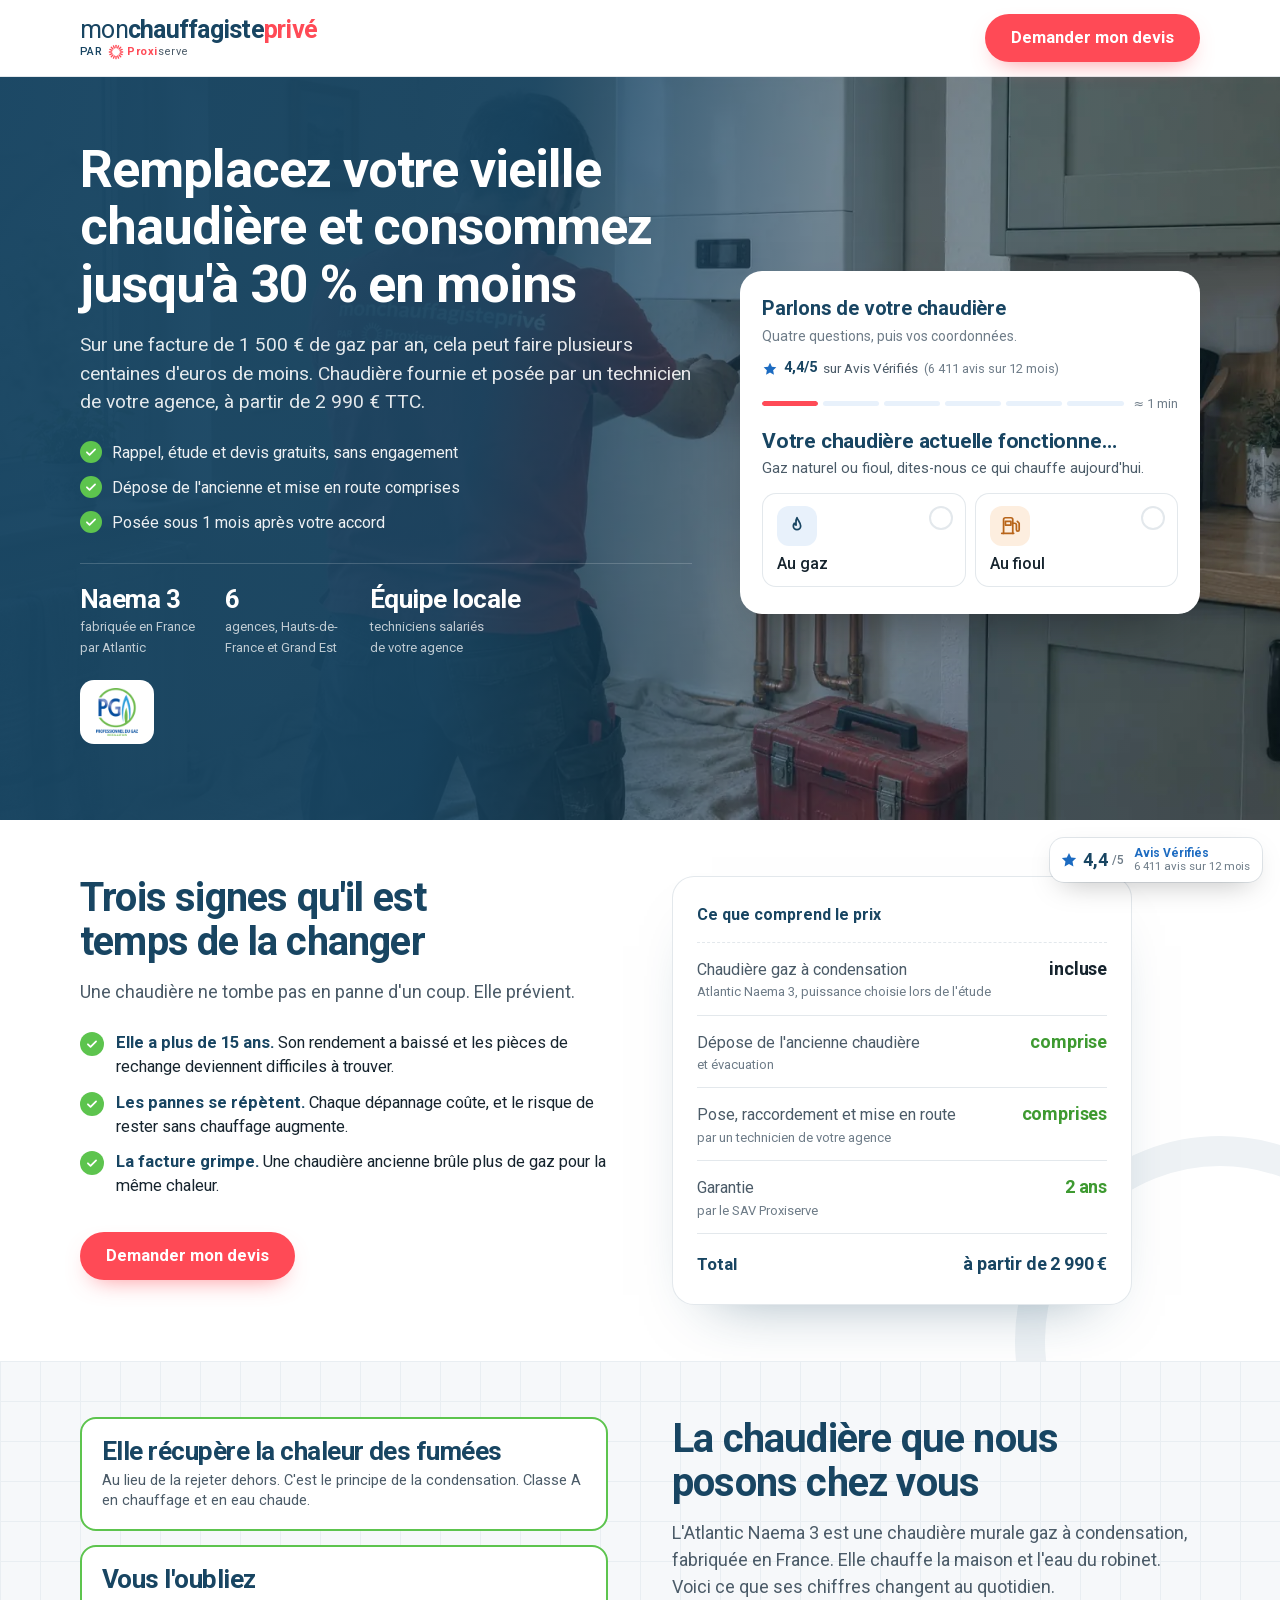
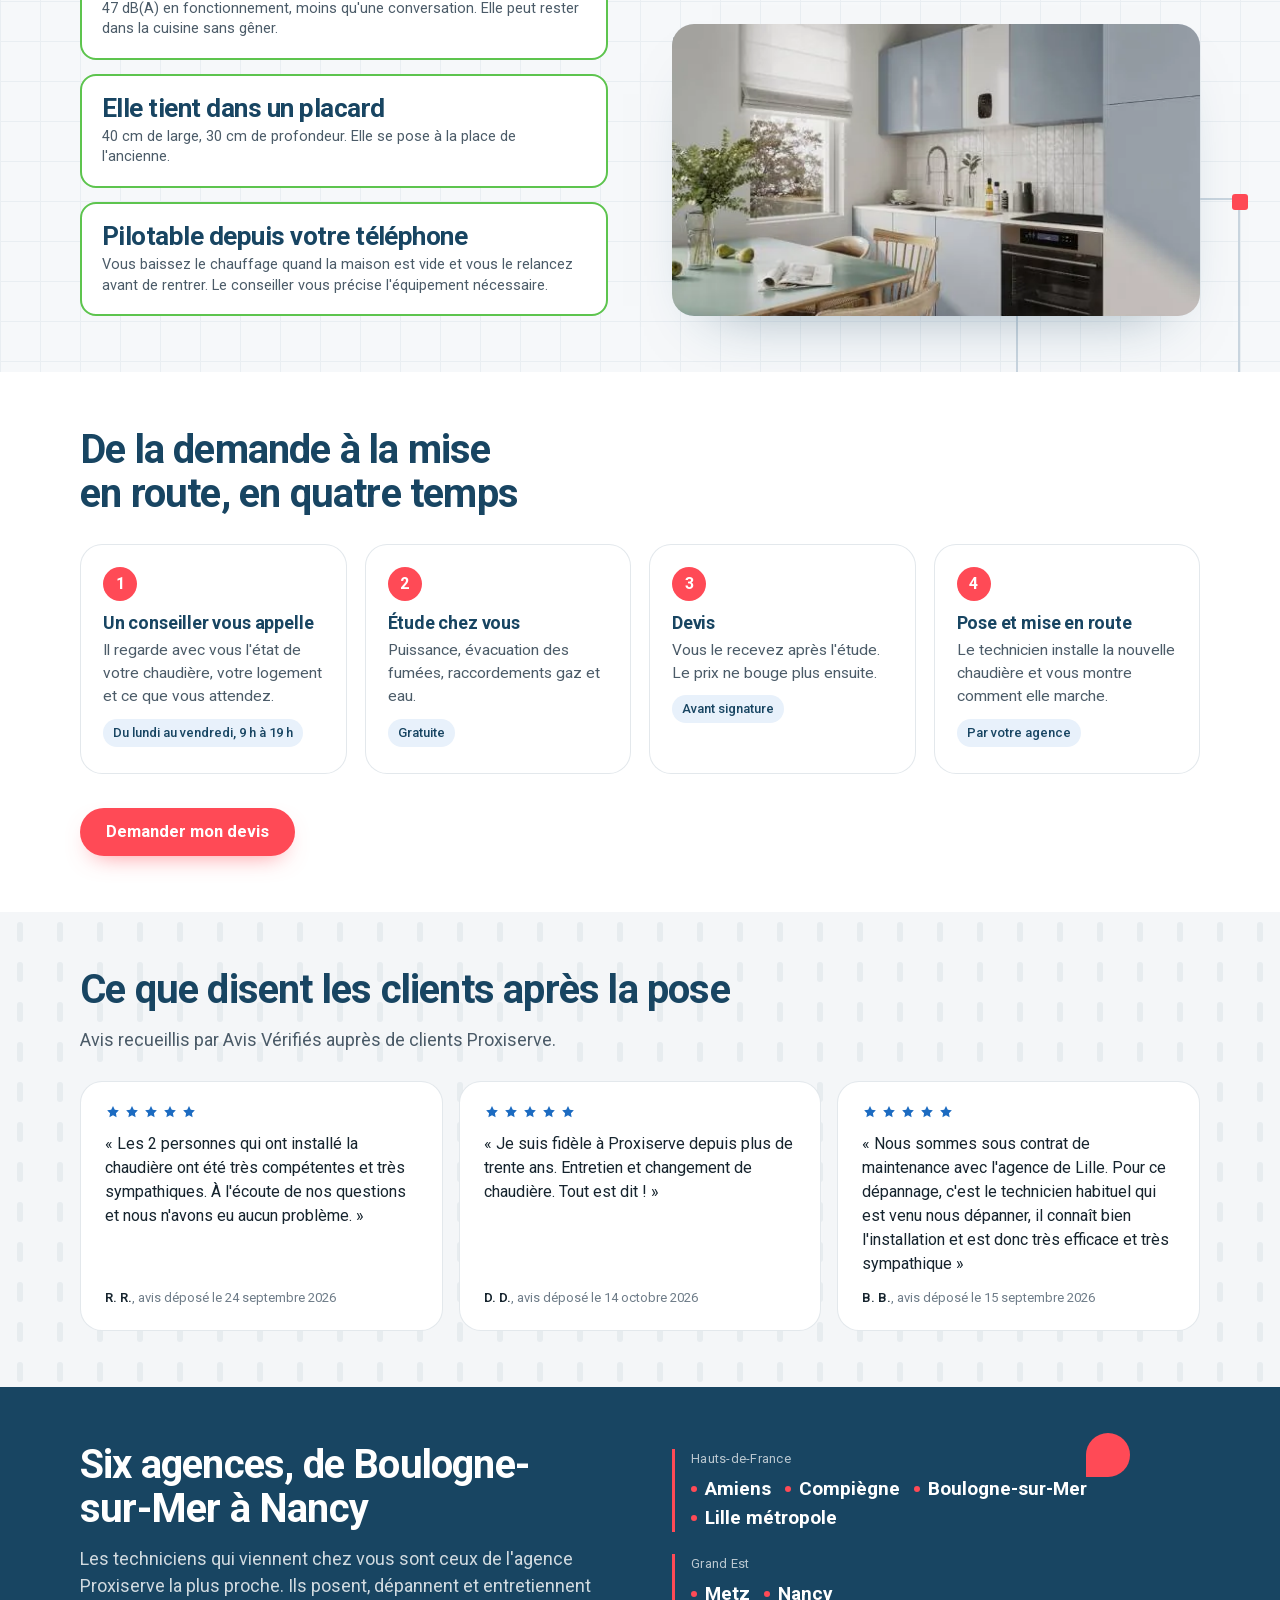
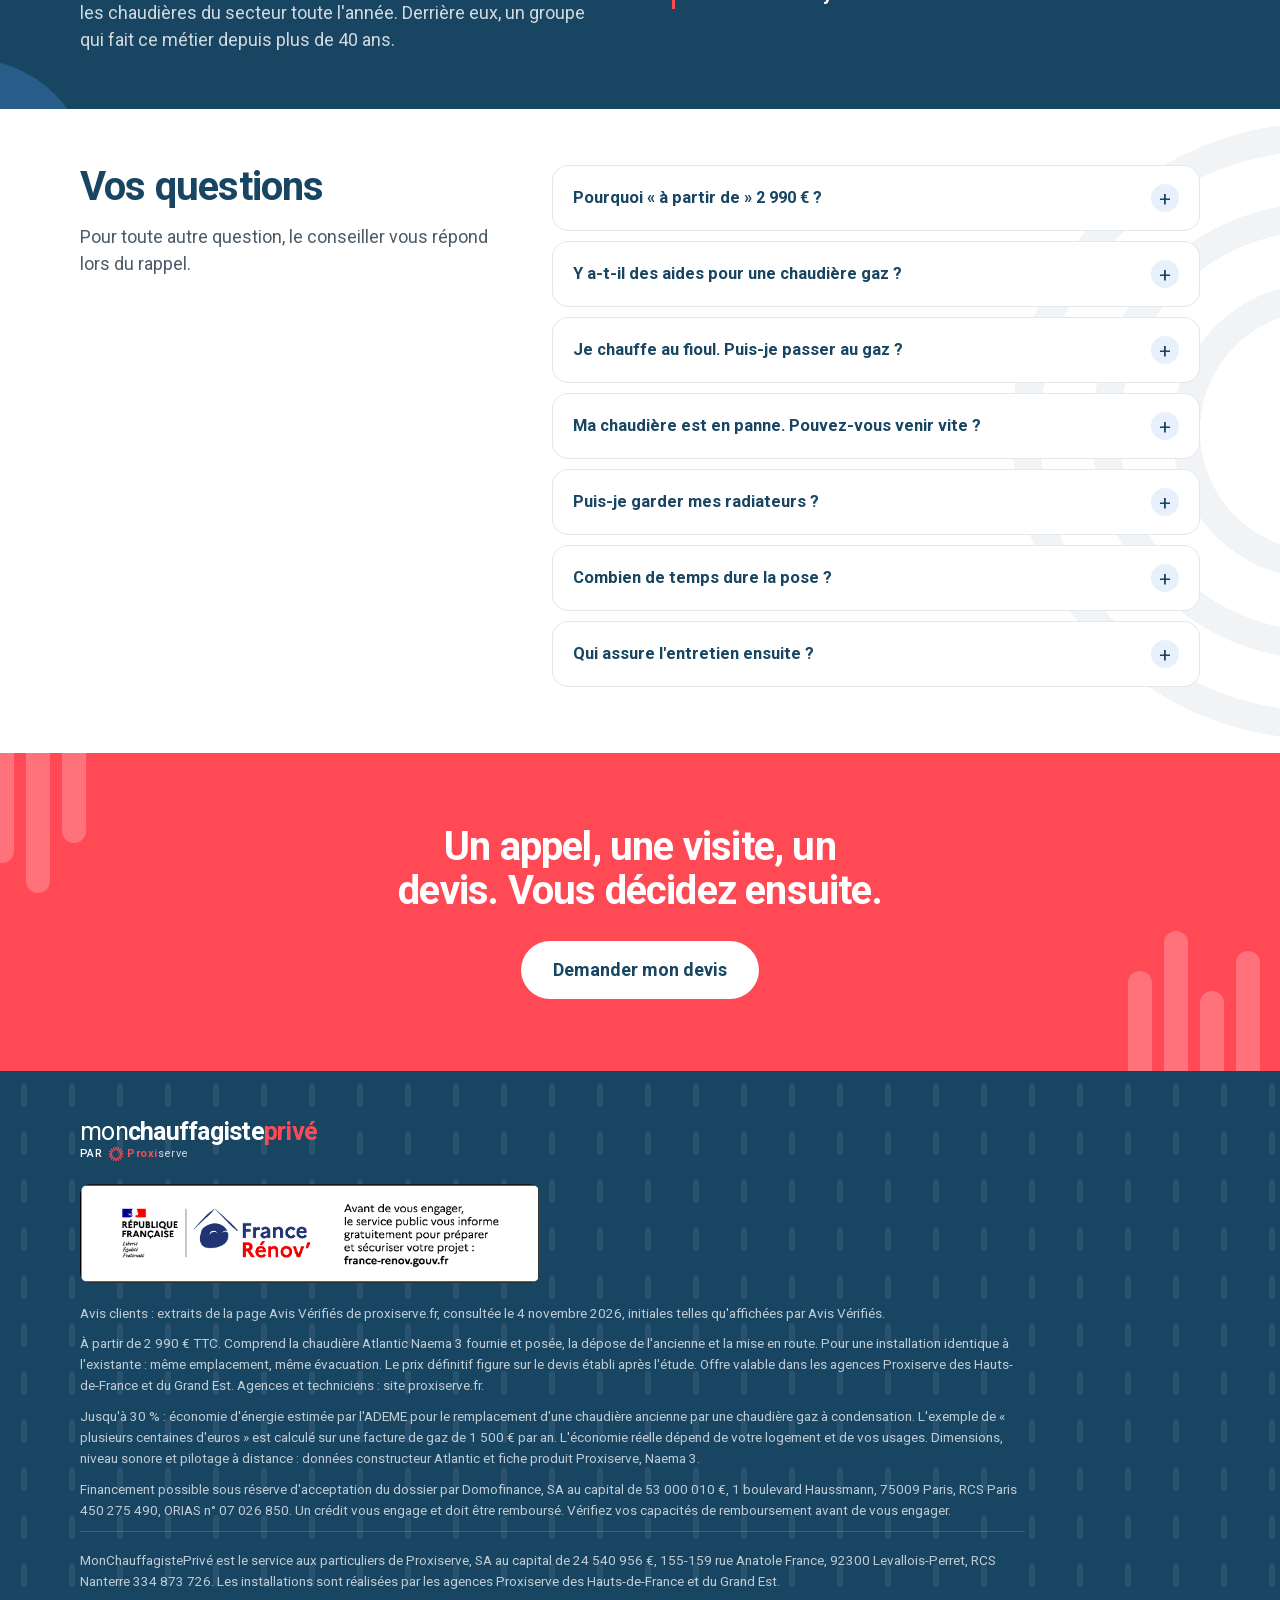
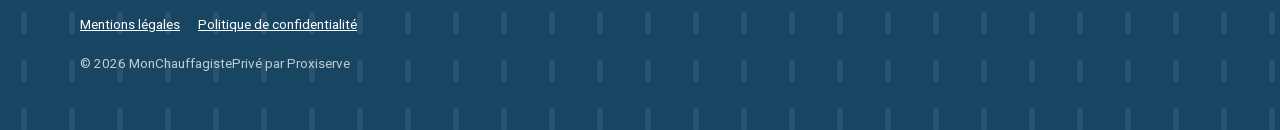
==== commit 1f59b453: "Simulateur : visite technique et audit indépendant offerts dans le bloc devis ; carte devis sans vid" ====
--- a/chaudiere-gaz/index.html
+++ b/chaudiere-gaz/index.html
@@ -10,7 +10,7 @@
 <link rel="icon" href="../img/favicon.svg" type="image/svg+xml">
 <link rel="preload" as="font" type="font/woff2" href="../fonts/roboto-var.woff2" crossorigin>
 <link rel="preload" as="image" href="../img/hero-chaudiere-1600.webp" type="image/webp" fetchpriority="high">
-<link rel="stylesheet" href="../assets/style.css?v=202611270928">
+<link rel="stylesheet" href="../assets/style.css?v=202611271113">
 <!-- IwlCMP : consent defaults (doit précéder GTM). data-site-id à créer pour ce site. -->
 <script>
 window.dataLayer=window.dataLayer||[];function gtag(){dataLayer.push(arguments);}
@@ -22,7 +22,7 @@
 <script>(function(w,d,s,l,i){w[l]=w[l]||[];w[l].push({'gtm.start':new Date().getTime(),event:'gtm.js'});var f=d.getElementsByTagName(s)[0],j=d.createElement(s),dl=l!='dataLayer'?'&l='+l:'';j.async=true;j.src='https://www.googletagmanager.com/gtm.js?id='+i+dl;f.parentNode.insertBefore(j,f);})(window,document,'script','dataLayer','GTM-NTSQ5FQP');</script>
 <!-- End Google Tag Manager -->
 <script>document.documentElement.className+=' js';</script>
-<script src="../assets/config.js?v=202611270928"></script>
+<script src="../assets/config.js?v=202611271113"></script>
 <script>
 /* Priorité du lead, transmise avec le payload (chaud / tiède / froid). */
 window.MCP_PRIORITE = function(r){
@@ -303,6 +303,6 @@
   <span class="avis__txt"><b>Avis Vérifiés</b><span>6 411 avis sur 12 mois</span></span>
 </a>
 <div class="sticky" id="sticky"><a class="btn btn--red" href="#devis" data-go="sticky">Demander mon devis</a></div>
-<script src="../assets/app.js?v=202611270928" defer></script>
+<script src="../assets/app.js?v=202611271113" defer></script>
 </body>
 </html>
--- a/assets/style.css
+++ b/assets/style.css
@@ -577,3 +577,13 @@
 .step__secu .ico{width:15px;height:15px;color:var(--green);flex-shrink:0}
 .step__q + .step__secu{margin-top:6px}
 .quiz__title + .quiz__avis{margin-top:6px}
+
+/* Marques de pompes à chaleur installées (PAC) */
+.marques{margin:16px 0 22px}
+.marques>span{display:block;font-size:13.5px;font-weight:600;color:var(--navy);margin-bottom:8px}
+.marques ul{display:flex;flex-wrap:wrap;gap:8px;list-style:none;margin:0;padding:0}
+.marques li{display:flex;align-items:center;justify-content:center;min-width:110px;height:48px;padding:0 14px;border:1px solid var(--line);border-radius:8px;background:#fff}
+.marques img{display:block;max-width:100%;height:auto}
+
+/* Bloc devis : hauteur selon son contenu, pas de vide en bas de la carte. */
+.devis{align-self:start}
